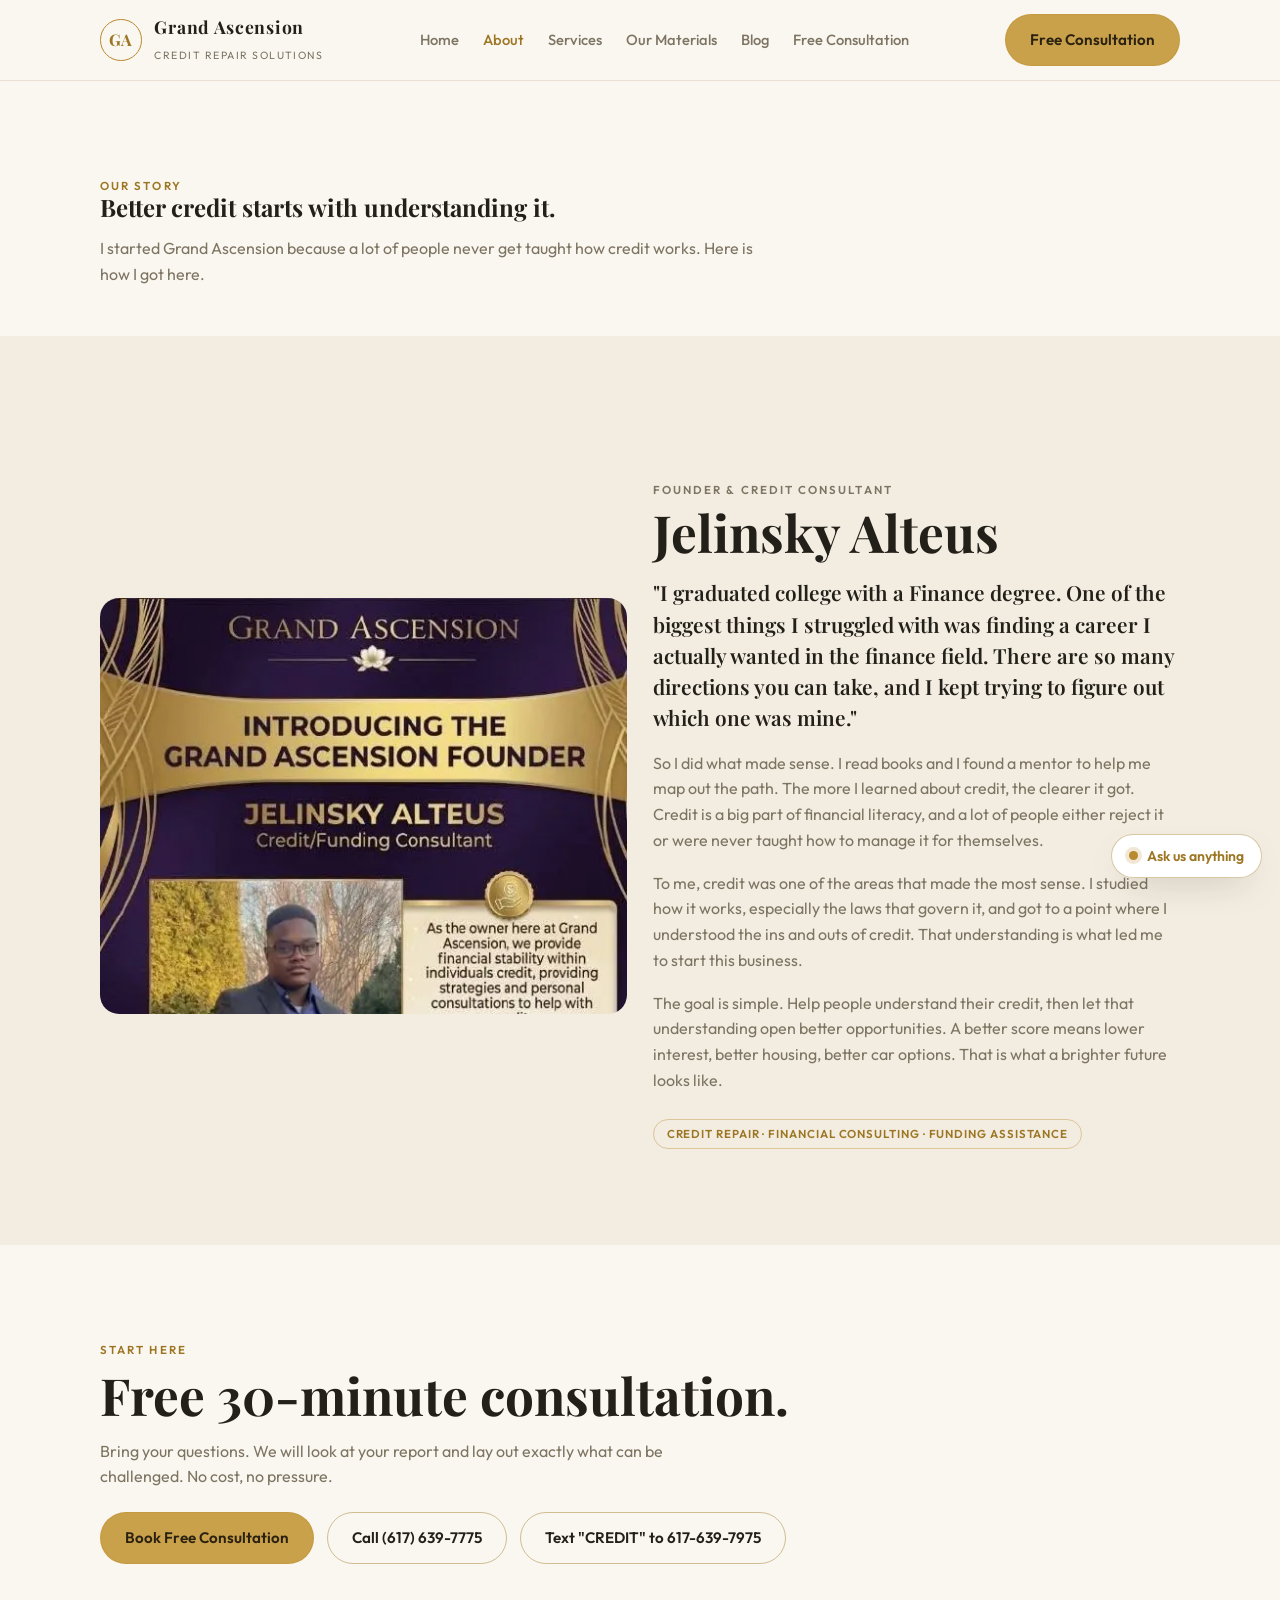
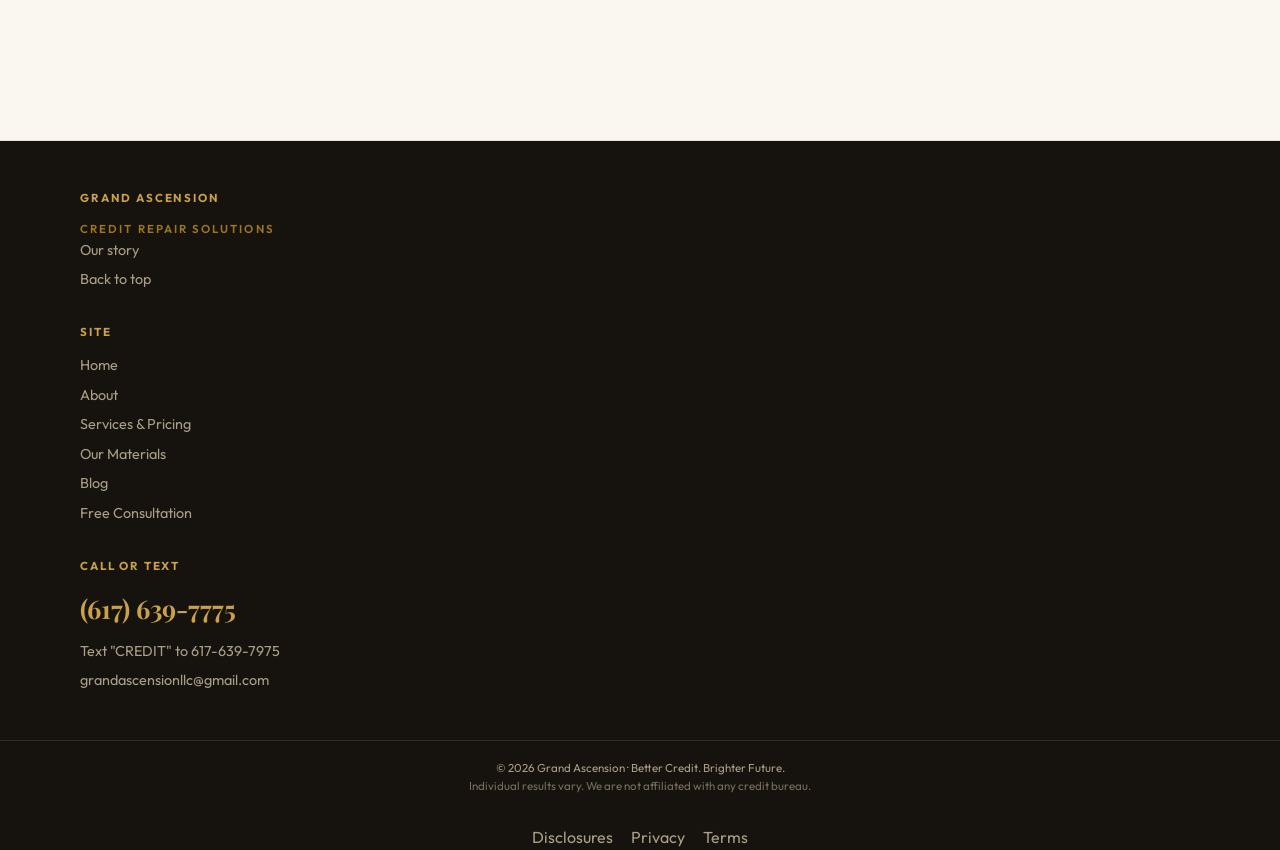
==== about.html @ efa869c8 "Add Disclosures, Privacy, Terms pages with footer legal links; wire chat.js smart-mode hook (CHAT_EN" ====
<!doctype html>
<html lang="en">
<head>
<meta charset="utf-8">
<meta name="viewport" content="width=device-width, initial-scale=1, viewport-fit=cover">
<title>About Us | Grand Ascension | Credit Repair Solutions</title>
<meta name="description" content="The story behind Grand Ascension Credit Repair. Founder Jelinsky Alteus graduated with a Finance degree, found a mentor, and learned credit inside and out.">
<link rel="icon" href='data:image/svg+xml,<svg xmlns="http://www.w3.org/2000/svg" viewBox="0 0 100 100"><text y=".9em" font-size="90">&#128179;</text></svg>'><meta name="theme-color" content="#faf7f1"><meta property="og:type" content="website"><meta property="og:url" content="https://ari-builds.github.io/grand-ascension/about.html"><meta property="og:title" content="About Us | Grand Ascension | Credit Repair Solutions"><meta property="og:description" content="The story behind Grand Ascension Credit Repair, told by founder Jelinsky Alteus. Better Credit. Brighter Future."><meta property="og:image" content="https://ari-builds.github.io/grand-ascension/about.htmlassets/hero.jpg"><link rel="canonical" href="https://ari-builds.github.io/grand-ascension/about.html"><script type="application/ld+json">{"@context":"https://schema.org","@type":"FinancialService","name":"Grand Ascension","alternateName":"Grand Ascension Credit Repair Solutions","url":"https://ari-builds.github.io/grand-ascension/about.html","image":"https://ari-builds.github.io/grand-ascension/about.htmlassets/hero.jpg","telephone":"+16176397775","email":"grandascensionllc@gmail.com","priceRange":"$$","areaServed":"Boston, MA","slogan":"Better Credit. Brighter Future.","founder":{"@type":"Person","name":"Jelinsky Alteus","jobTitle":"Credit & Funding Consultant"},"makesOffer":[{"@type":"Offer","name":"Starter Plan - Credit Analysis Package","price":"200","priceCurrency":"USD"},{"@type":"Offer","name":"Fresh Start Dispute Package","price":"450","priceCurrency":"USD"},{"@type":"Offer","name":"Complete Repair Package","price":"750","priceCurrency":"USD"}]}</script>
<link rel="preconnect" href="https://fonts.googleapis.com">
<link rel="preconnect" href="https://fonts.gstatic.com" crossorigin>
<link href="https://fonts.googleapis.com/css2?family=Playfair+Display:wght@600;700;800&family=Outfit:wght@400;500;600;700&display=swap" rel="stylesheet">
<link rel="stylesheet" href="assets/site.css">
</head>
<body>
<header>
  <div class="inner section">
    <a class="brand" href="index.html">
      <span class="logo">GA</span>
      <span>
        <span class="name">Grand Ascension</span><br>
        <span class="sub">Credit Repair Solutions</span>
      </span>
    </a>
    <nav class="main">
      <a href="index.html">Home</a>
      <a href="about.html" class="active">About</a>
      <a href="services.html">Services</a>
      <a href="work.html">Our Materials</a>
      <a href="blog.html">Blog</a>
      <a href="https://calendly.com/grandascensionllc/30min" target="_blank" rel="noopener">Free Consultation</a>
    </nav>
    <a class="btn btn-gold head-cta" href="https://calendly.com/grandascensionllc/30min" target="_blank" rel="noopener">Free Consultation</a>
    <button id="rnmBtn" aria-label="Menu">&#9776;</button>
  </div>
</header>

<main>
  <section class="section-block" style="padding-bottom:2rem">
    <div class="section">
      <p class="kicker">Our story</p>
      <h1>Better credit starts with understanding it.</h1>
      <p class="lead" style="max-width:42rem; margin-top:1rem">I started Grand Ascension because a lot of people never get taught how credit works. Here is how I got here.</p>
    </div>
  </section>

  <section class="section-block grey">
    <div class="section about-grid">
      <picture><source srcset="assets/founder.webp" type="image/webp"><img src="assets/founder.jpg" width="539" height="800" alt="Jelinsky Alteus, founder of Grand Ascension"></picture>
      <div class="about-block">
        <p class="kicker">Founder &amp; Credit Consultant</p>
        <h2>Jelinsky Alteus</h2>
        <p class="run-in">"I graduated college with a Finance degree. One of the biggest things I struggled with was finding a career I actually wanted in the finance field. There are so many directions you can take, and I kept trying to figure out which one was mine."</p>
        <p>So I did what made sense. I read books and I found a mentor to help me map out the path. The more I learned about credit, the clearer it got. Credit is a big part of financial literacy, and a lot of people either reject it or were never taught how to manage it for themselves.</p>
        <p>To me, credit was one of the areas that made the most sense. I studied how it works, especially the laws that govern it, and got to a point where I understood the ins and outs of credit. That understanding is what led me to start this business.</p>
        <p>The goal is simple. Help people understand their credit, then let that understanding open better opportunities. A better score means lower interest, better housing, better car options. That is what a brighter future looks like.</p>
        <span class="chip">Credit Repair &middot; Financial Consulting &middot; Funding Assistance</span>
      </div>
    </div>
  </section>

  <section class="section-block">
    <div class="section">
      <p class="kicker">Start here</p>
      <h2>Free 30-minute consultation.</h2>
      <p class="lead">Bring your questions. We will look at your report and lay out exactly what can be challenged. No cost, no pressure.</p>
      <div class="cta" style="margin-top:1.4rem; display:flex; flex-wrap:wrap; gap:.8rem">
        <a class="btn btn-gold" href="https://calendly.com/grandascensionllc/30min" target="_blank" rel="noopener">Book Free Consultation</a>
        <a class="btn btn-ghost" href="tel:+16176397775">Call (617) 639-7775</a>
        <a class="btn btn-ghost" href="sms:+16176397975?&body=CREDIT">Text "CREDIT" to 617-639-7975</a>
      </div>
    </div>
  </section>
</main>

<footer>
  <div class="section footer-grid">
    <div>
      <h4>Grand Ascension</h4>
      <p class="kicker">Credit Repair Solutions</p>
      <div class="links"><a href="about.html">Our story</a><a href="#top">Back to top</a></div>
    </div>
    <div>
      <h4>Site</h4>
      <div class="links">
        <a href="index.html">Home</a>
        <a href="about.html">About</a>
        <a href="services.html">Services &amp; Pricing</a>
        <a href="work.html">Our Materials</a>
        <a href="blog.html">Blog</a>
        <a href="https://calendly.com/grandascensionllc/30min" target="_blank" rel="noopener">Free Consultation</a>
      </div>
    </div>
    <div>
      <h4>Call or text</h4>
      <a class="ftr-phone" href="tel:+16176397775">(617) 639-7775</a>
      <div class="links" style="margin-top:.7rem">
        <a href="sms:+16176397975?&body=CREDIT">Text "CREDIT" to 617-639-7975</a>
        <a href="mailto:grandascensionllc@gmail.com">grandascensionllc@gmail.com</a>
      </div>
    </div>
  </div>
  <div class="copy">&copy; <span id="year"></span> Grand Ascension &middot; Better Credit. Brighter Future.<br><span style="opacity:.65">Individual results vary. We are not affiliated with any credit bureau.</span></div>
  <div class="legal-links"><a href="disclosures.html">Disclosures</a><a href="privacy.html">Privacy</a><a href="terms.html">Terms</a></div>
</footer>

<div id="rnmMenu">
  <div class="menu-top">
    <div class="menu-brand">Grand Ascension<small>Credit Repair Solutions</small></div>
    <button id="rnmClose" aria-label="Close">&times;</button>
  </div>
  <nav class="menu-nav">
    <a href="index.html">Home</a>
    <a href="about.html" class="current">About</a>
    <a href="services.html">Services</a>
    <a href="work.html">Our Materials</a>
    <a href="blog.html">Blog</a>
    <a href="contact.html">Free Consultation</a>
  </nav>
  <div class="menu-cta">
    <a class="btn btn-gold" href="tel:+16176397775">Call (617) 639-7775</a>
    <a class="btn btn-ghost" href="sms:+16176397975?&body=CREDIT">Text "CREDIT"</a>
  </div>
  <p class="menu-note">Free 30-minute consult &middot; Text the word CREDIT to 617-639-7975</p>
</div>

<script>
(function () {
  document.getElementById('year').textContent = new Date().getFullYear();
  var menu = document.getElementById('rnmMenu');
  document.getElementById('rnmBtn').addEventListener('click', function () {
    menu.classList.add('open');
    document.body.classList.add('rnm-locked');
  });
  document.getElementById('rnmClose').addEventListener('click', function () {
    menu.classList.remove('open');
    document.body.classList.remove('rnm-locked');
  });
})();
</script>
<script src="assets/chat.js" defer></script>
</body>
</html>
---- assets/site.css ----
/* Grand Ascension — Credit Repair Solutions
   Light premium design system, mobile-first. Warm ivory + gold, minimal gradients. */

:root {
  --bg: #faf7f1;
  --bg-2: #f2ece1;
  --paper: #ffffff;
  --bg-3: #16130e;
  --line: #e8e0d1;
  --line-soft: #efe8da;
  --gold: #b8892e;
  --gold-2: #9c7622;
  --gold-solid: #c9a14a;
  --gold-solid-2: #d8b260;
  --gold-soft: rgba(185, 137, 46, .13);
  --purple: #7a5cd6;
  --ink: #232019;
  --muted: #7d7462;
  --shadow: 0 18px 42px -30px rgba(60, 50, 30, .45);
}

* { box-sizing: border-box; }
html { -webkit-text-size-adjust: 100%; scroll-behavior: smooth; }
body {
  margin: 0;
  background: var(--bg);
  color: var(--ink);
  font-family: "Outfit", system-ui, sans-serif;
  font-size: 16px;
  line-height: 1.6;
}
img { max-width: 100%; display: block; }
a { color: inherit; text-decoration: none; }
h1, h2, h3 { font-family: "Playfair Display", Georgia, serif; margin: 0; line-height: 1.05; }

.section { max-width: 1120px; margin: 0 auto; padding-left: 1.25rem; padding-right: 1.25rem; }
.kicker {
  font-family: "Outfit", sans-serif;
  text-transform: uppercase;
  letter-spacing: .18em;
  font-size: .72rem;
  color: var(--gold-2);
  font-weight: 600;
  margin: 0;
}

.btn {
  display: inline-flex;
  align-items: center;
  justify-content: center;
  border-radius: 9999px;
  padding: .8rem 1.5rem;
  font-weight: 600;
  font-size: .95rem;
  font-family: "Outfit", sans-serif;
  border: 1px solid transparent;
  cursor: pointer;
  transition: transform .15s ease, background .15s ease, color .15s ease;
}
.btn:active { transform: scale(.98); }
.btn-gold { background: var(--gold-solid); color: #2b2110; border: 1px solid rgba(184, 137, 46, .3); }
.btn-gold:hover { background: var(--gold-solid-2); }
.btn-ghost { border-color: rgba(156, 118, 34, .45); color: var(--ink); background: transparent; }
.btn-ghost:hover { border-color: var(--gold-2); color: var(--gold-2); }

/* Header */
header {
  position: sticky;
  top: 0;
  z-index: 50;
  border-bottom: 1px solid var(--line);
  background: rgba(250, 247, 241, .9);
  backdrop-filter: blur(10px);
}
header .inner { display: flex; align-items: center; justify-content: space-between; gap: 1rem; padding-top: .8rem; padding-bottom: .8rem; }
.brand { display: flex; align-items: center; gap: .8rem; }
.brand .logo {
  width: 2.6rem; height: 2.6rem; border-radius: 50%;
  display: flex; align-items: center; justify-content: center;
  font-weight: 700; font-size: 1rem; background: var(--bg);
  border: 1px solid var(--gold); color: var(--gold-2);
  font-family: "Playfair Display", serif;
}
.brand .name { font-family: "Playfair Display", serif; font-weight: 700; font-size: 1.1rem; letter-spacing: .04em; }
.brand .sub { font-size: .66rem; text-transform: uppercase; letter-spacing: .14em; color: var(--muted); margin-top: .1rem; }
nav.main { display: none; gap: 1.5rem; font-size: .92rem; font-weight: 500; color: var(--muted); }
nav.main a:hover, nav.main a.active { color: var(--gold-2); }
.head-cta { display: none; }
#rnmBtn {
  display: inline-flex; align-items: center; justify-content: center;
  background: var(--paper); border: 1px solid var(--line); border-radius: .8rem;
  color: var(--ink); cursor: pointer;
  min-width: 3rem; height: 3rem; font-size: 1.35rem; line-height: 1; padding: 0 .2rem;
  -webkit-tap-highlight-color: transparent;
}
#rnmBtn:active { border-color: var(--gold-2); }

/* Hero */
.hero { position: relative; min-height: 88vh; overflow: hidden; display: flex; }
.hero > picture, .hero > img { position: absolute; inset: 0; width: 100%; height: 100%; object-fit: cover; }
.hero img { position: absolute; inset: 0; width: 100%; height: 100%; object-fit: cover; }
.hero .shade { position: absolute; inset: 0; background: linear-gradient(100deg, rgba(250, 247, 241, .96) 28%, rgba(250, 247, 241, .62) 58%, rgba(250, 247, 241, .12)); }
.hero .content { position: relative; width: 100%; display: flex; flex-direction: column; justify-content: flex-end; padding-bottom: 6rem; padding-top: 8rem; }
.hero h1 { font-size: clamp(2.6rem, 9vw, 5.5rem); max-width: 13ch; color: var(--ink); }
.hero h1::after { content: ""; display: block; width: 4.5rem; height: 2px; background: var(--gold); margin-top: 1.4rem; }
.hero p { margin-top: 1.1rem; max-width: 34rem; font-size: 1.05rem; color: #4d473c; }
.hero .cta { margin-top: 1.8rem; display: flex; flex-wrap: wrap; gap: .8rem; }
.hero .cta .btn { flex: 1 1 auto; }

/* Stats */
.stats { border-top: 1px solid var(--line); border-bottom: 1px solid var(--line); background: var(--bg-2); }
.stats .grid { display: grid; grid-template-columns: repeat(2, 1fr); gap: 1rem 2rem; padding: 1.4rem 0; }
.stats .item { font-family: "Playfair Display", serif; font-weight: 700; font-size: 1.05rem; color: var(--gold-2); }
.stats .item span { display: block; font-family: "Outfit", sans-serif; font-size: .72rem; font-weight: 500; color: var(--muted); text-transform: uppercase; letter-spacing: .12em; margin-bottom: .15rem; }

.section-block { padding: 4.5rem 0; }
.section-block h2 { font-size: clamp(2rem, 6vw, 3.2rem); margin-top: .6rem; }
.section-block .lead { color: var(--muted); max-width: 40rem; margin-top: 1rem; }
.grey { background: var(--bg-2); }

/* Cards */
.grid3 { display: grid; gap: 1.1rem; margin-top: 2.2rem; }
.grid4 { display: grid; gap: 1.1rem; margin-top: 2.2rem; }
.card { border: 1px solid var(--line); border-radius: 1.1rem; background: var(--paper); padding: 1.4rem; transition: transform .22s ease, box-shadow .22s ease; box-shadow: var(--shadow); }
.card:hover { transform: translateY(-4px); }
.card h3 { font-size: 1.3rem; }
.card p { color: var(--muted); font-size: .93rem; margin: .5rem 0 0; }

/* Pricing */
.price { position: relative; border: 1px solid var(--line-strong); border-radius: 1.1rem; background: var(--paper); padding: 1.4rem; display: flex; flex-direction: column; transition: transform .22s ease, box-shadow .22s ease; box-shadow: var(--shadow); }
.price:hover { transform: translateY(-4px); }
.price::before { content: ""; position: absolute; top: 0; left: 1.2rem; right: 1.2rem; height: 3px; background: var(--gold); border-radius: 0 0 .3rem .3rem; }
.tier-badge { position: absolute; top: 1rem; right: 1rem; font-family: "Outfit", sans-serif; font-size: .6rem; font-weight: 600; letter-spacing: .12em; text-transform: uppercase; color: var(--gold-2); background: var(--gold-soft); border: 1px solid rgba(184, 137, 46, .45); border-radius: 9999px; padding: .28rem .6rem; }
.price .tier { text-transform: uppercase; letter-spacing: .14em; font-size: .7rem; color: var(--gold-2); font-weight: 600; }
.price h3 { margin-top: .3rem; font-size: 1.35rem; }
.price .amount { font-family: "Playfair Display", serif; font-size: 2.2rem; color: var(--gold-2); margin: .5rem 0; }
.price ul { list-style: none; margin: 0 0 1rem; padding: 0; display: grid; gap: .4rem; }
.price li { font-size: .9rem; color: var(--muted); padding-left: 1rem; position: relative; }
.price li::before { content: ""; position: absolute; left: 0; top: .55em; width: .35rem; height: .35rem; background: var(--gold); transform: rotate(45deg); }
.price .btn { margin-top: auto; }

/* Steps */
.steps { display: grid; gap: 2.2rem; margin-top: 2.2rem; counter-reset: step; }
.step .num { font-family: "Playfair Display", serif; font-size: 2.4rem; font-weight: 700; color: var(--gold); line-height: 1; margin-bottom: .9rem; }
.step h3 { margin: 0 0 .4rem; font-size: 1.25rem; }
.step p { margin: 0; color: var(--muted); font-size: .93rem; }

/* Work */
.work-head { display: flex; align-items: flex-end; justify-content: space-between; gap: 1rem; }
.work-grid { display: grid; gap: 1.1rem; margin-top: 2rem; }
.work-grid figure { margin: 0; border-radius: 1rem; overflow: hidden; border: 1px solid var(--line); background: var(--paper); box-shadow: var(--shadow); }
.work-grid img { width: 100%; height: 17rem; object-fit: contain; object-position: center; background: #efeadc; }
.work-grid figure:hover img { transform: scale(1.015); }
.work-grid figcaption { padding: .7rem 1rem; font-size: .82rem; color: var(--muted); }
.see-all-mobile { display: inline-flex; margin-top: 1.6rem; }
.see-all-desktop { display: none; }

/* About */
.about-grid { display: grid; gap: 1.6rem; margin-top: 2rem; align-items: center; }
.about-grid img { border-radius: 1.2rem; width: 100%; max-height: 26rem; object-fit: cover; object-position: top; }
.about-grid p { color: var(--muted); margin: .8rem 0 0; }
.chip {
  display: inline-block; border: 1px solid rgba(184, 137, 46, .4); color: var(--gold-2);
  border-radius: 9999px; padding: .3rem .8rem; font-size: .72rem; letter-spacing: .08em;
  text-transform: uppercase; margin-top: 1.2rem; font-family: "Outfit", sans-serif; font-weight: 600;
}

/* About page */
.about-block h2 { margin-top: .4rem; }
.about-block p { color: var(--muted); margin: 1.1rem 0 0; }
.about-block .run-in { font-family: "Playfair Display", serif; font-size: 1.3rem; font-weight: 600; color: var(--ink); line-height: 1.5; }
.about-block .chip { margin-top: 1.6rem; }

/* Blog coming soon */
.soon { text-align: center; padding: 3.5rem 1.5rem; }
.soon p { max-width: 34rem; margin: .8rem auto 0; }

/* Contact */
.contact-grid { display: grid; gap: 2.5rem; margin-top: 2rem; }
.big-phone { font-family: "Playfair Display", serif; font-weight: 700; color: var(--gold-2); font-size: clamp(2rem, 7vw, 3.2rem); display: block; margin-top: 1.2rem; }
.contact-grid .cta { display: flex; flex-wrap: wrap; gap: .7rem; margin-top: 1.4rem; }
form { display: grid; gap: 1rem; }
form label { font-family: "Outfit", sans-serif; color: var(--ink); font-size: .9rem; display: block; margin-bottom: .4rem; font-weight: 600; }
input, select, textarea {
  font: inherit; color: var(--ink); background: var(--paper);
  border: 1px solid var(--line); border-radius: .7rem; width: 100%;
  padding: .8rem .9rem;
}
input:focus, select:focus, textarea:focus, .rnm-shell:focus-within { outline: 2px solid var(--gold); outline-offset: 1px; }
.two { display: grid; gap: 1rem; grid-template-columns: 1fr; }

/* Form photo shell (attach +) */
.rnm-shell { display: flex; flex-direction: column; gap: .45rem; padding: .8rem .9rem; background: var(--paper); border: 1px solid var(--line); border-radius: .7rem; width: 100%; }
.rnm-shell textarea { border: 0; padding: 0; background: transparent; border-radius: 0; resize: none; overflow-y: auto; min-height: 6.5rem; max-height: 14rem; line-height: 1.45; }
.rnm-shell textarea:focus { outline: none; }
.rnm-tools { display: flex; align-items: center; gap: .7rem; }
.rnm-hint { font-size: .78rem; color: var(--muted); }
.rnm-add { display: inline-flex; align-items: center; justify-content: center; width: 3.25rem; height: 3.25rem; border-radius: 9999px; border: 2px solid var(--gold); background: var(--gold-soft); color: var(--gold-2); cursor: pointer; flex-shrink: 0; transition: transform .15s ease, background .15s ease; }
.rnm-add:hover { transform: scale(1.05); background: var(--gold); color: #fff; }
#rnmPreviews { display: flex; flex-wrap: wrap; gap: .6rem; }
.rnm-thumb { position: relative; width: 4.5rem; height: 4.5rem; border-radius: .6rem; overflow: hidden; border: 1px solid var(--line); }
.rnm-thumb img { width: 100%; height: 100%; object-fit: cover; }
.rnm-del { position: absolute; top: .2rem; right: .2rem; width: 1.3rem; height: 1.3rem; border-radius: 9999px; background: rgba(0, 0, 0, .7); color: #fff; border: 0; cursor: pointer; font-size: .8rem; line-height: 1; display: flex; align-items: center; justify-content: center; }

form .btn { width: 100%; }
form .note { font-size: .82rem; color: var(--muted); margin: 0; }

/* Footer (dark anchor, premium contrast) */
footer { margin-top: 5rem; border-top: 1px solid var(--line); background: var(--bg-3); color: #e9e2cd; }
.footer-grid { display: grid; gap: 2rem; padding: 3rem 0; }
footer h4 { font-family: "Outfit", sans-serif; text-transform: uppercase; letter-spacing: .16em; font-size: .72rem; color: var(--gold-solid); margin: 0 0 .8rem; }
footer .links { display: flex; flex-direction: column; gap: .4rem; font-size: .9rem; color: #a99f86; }
footer .links a:hover { color: var(--gold-solid-2); }
footer .ftr-phone { font-family: "Playfair Display", serif; font-size: 1.6rem; font-weight: 700; color: var(--gold-solid); }
footer .copy { border-top: 1px solid rgba(233, 226, 205, .12); padding: 1.1rem; text-align: center; font-size: .72rem; color: #a99f86; }
footer .legal-links { margin-top: .7rem; display: flex; flex-wrap: wrap; gap: .2rem 1.1rem; justify-content: center; }
footer .legal-links a { color: #a99f86; }
footer .legal-links a:hover { color: var(--gold-solid-2); }

/* Legal pages */
.legal { max-width: 46rem; }
.legal h2 { font-size: 1.45rem; margin: 2.2rem 0 0; }
.legal h2:first-of-type { margin-top: 1.6rem; }
.legal h3 { font-size: 1.05rem; margin: 1.4rem 0 .3rem; }
.legal p, .legal li { color: var(--muted); font-size: .95rem; }
.legal ul { margin: .6rem 0 0; padding-left: 1.15rem; }
.legal li { margin: .35rem 0; }
.legal .fine { font-size: .78rem; }

/* Full-screen mobile menu */
#rnmMenu {
  position: fixed; inset: 0; z-index: 90; background: rgba(250, 247, 241, .98);
  display: flex; flex-direction: column; padding: 1.25rem 1.5rem calc(1.5rem + env(safe-area-inset-bottom));
  transform: translateY(-100%); transition: transform .28s ease; visibility: hidden;
}
#rnmMenu.open { transform: translateY(0); visibility: visible; }
#rnmMenu .menu-top { display: flex; align-items: center; justify-content: space-between; margin-bottom: 2.5rem; }
#rnmMenu .menu-brand { font-family: "Playfair Display", serif; font-weight: 700; font-size: 1.05rem; }
#rnmMenu .menu-brand small { display: block; font-family: "Outfit", sans-serif; font-size: .64rem; letter-spacing: .14em; text-transform: uppercase; color: var(--muted); margin-top: .2rem; }
#rnmClose { width: 3rem; height: 3rem; border: 1px solid var(--line); border-radius: .8rem; background: var(--paper); color: var(--gold-2); font-size: 1.5rem; line-height: 1; cursor: pointer; }
#rnmMenu .menu-nav { display: flex; flex-direction: column; }
#rnmMenu .menu-nav a {
  font-family: "Playfair Display", serif; font-size: 1.5rem; font-weight: 700; color: var(--ink);
  padding: .8rem 0; border-bottom: 1px solid var(--line); transition: transform .18s ease, color .18s ease;
}
#rnmMenu .menu-nav a:hover { color: var(--gold-2); transform: translateX(6px); }
#rnmMenu .menu-nav a.current { color: var(--gold-2); }
#rnmMenu .menu-cta { margin-top: 2.2rem; display: grid; grid-template-columns: 1fr 1fr; gap: .7rem; }
#rnmMenu .menu-cta .btn { padding: .8rem 0; }
#rnmMenu .menu-note { margin-top: 1.2rem; font-size: .74rem; color: var(--muted); text-align: center; }
body.rnm-locked { overflow: hidden; }

/* Desktop */
@media (min-width: 768px) {
  nav.main { display: flex; }
  #rnmBtn { display: none; }
  .head-cta { display: inline-flex; gap: .5rem; }
  .section-block { padding: 6rem 0; }
  .grid3 { grid-template-columns: repeat(3, 1fr); }
  .grid4 { grid-template-columns: repeat(4, 1fr); }
  .work-grid { grid-template-columns: repeat(3, 1fr); }
  .steps { grid-template-columns: repeat(3, 1fr); }
  .about-grid { grid-template-columns: 1fr 1fr; }
  .contact-grid { grid-template-columns: 1fr 1fr; }
  .two { grid-template-columns: 1fr 1fr; }
  .hero .cta .btn { flex: 0 0 auto; }
  .see-all-mobile { display: none; }
  .see-all-desktop { display: inline-flex; }
}
@media (max-width: 767px) {
  .stats .grid { grid-template-columns: repeat(2, 1fr); }
  .rnm-add { width: 3.5rem; height: 3.5rem; }
  .rnm-thumb { width: 5.25rem; height: 5.25rem; }
  .works-grid img { height: auto; }
}

/* ------------------------------------------------------------------ */
/* Golden Ascension chat widget (light) */
/* ------------------------------------------------------------------ */
#gaChatOpen {
  position: fixed; right: 1.1rem; bottom: 1.2rem; z-index: 72;
  display: inline-flex; align-items: center; gap: .55rem;
  border: 1px solid rgba(156, 118, 34, .4); border-radius: 9999px;
  background: var(--paper); color: var(--gold-2);
  padding: .75rem 1.1rem; font-family: "Outfit", sans-serif; font-weight: 600; font-size: .88rem; cursor: pointer;
  box-shadow: 0 14px 34px -18px rgba(60, 50, 30, .55); -webkit-tap-highlight-color: transparent;
  transition: transform .18s ease;
}
#gaChatOpen:hover { transform: translateY(-2px); }
#gaChatOpen .dot { width: .55rem; height: .55rem; border-radius: 50%; background: var(--gold); box-shadow: 0 0 0 4px rgba(184, 137, 46, .2); }

#gaChat {
  position: fixed; right: 1rem; bottom: 1rem; left: 1rem; z-index: 95;
  display: none; flex-direction: column; height: min(78vh, 560px);
  border: 1px solid var(--line); border-radius: 1.1rem; overflow: hidden;
  background: var(--paper); box-shadow: 0 24px 60px -24px rgba(60, 50, 30, .5);
}
#gaChat.open { display: flex; }
#gaChat .ga-head {
  display: flex; align-items: center; justify-content: space-between; gap: .6rem;
  padding: .9rem 1rem; background: var(--bg-2); border-bottom: 1px solid var(--line);
}
#gaChat .ga-head .ga-id { display: flex; align-items: center; gap: .65rem; }
#gaChat .ga-head .av { width: 2.1rem; height: 2.1rem; border-radius: 50%; border: 1px solid var(--gold); display: flex; align-items: center; justify-content: center; font-family: "Playfair Display", serif; font-weight: 700; color: var(--gold-2); background: var(--gold-soft); }
#gaChat .ga-head .ga-who b { font-size: .92rem; display: block; }
#gaChat .ga-head .ga-who span { font-size: .7rem; color: var(--muted); }
#gaChat .ga-close { width: 2.4rem; height: 2.4rem; border: 1px solid var(--line); border-radius: .7rem; background: var(--paper); color: var(--gold-2); font-size: 1.2rem; line-height: 1; cursor: pointer; }
#gaChat .ga-body { flex: 1; overflow-y: auto; padding: 1rem; display: flex; flex-direction: column; gap: .6rem; }
#gaChat .ga-body::-webkit-scrollbar { width: 6px; }
#gaChat .ga-body::-webkit-scrollbar-thumb { background: rgba(156, 118, 34, .3); border-radius: 99px; }
.ga-bubble { max-width: 85%; padding: .62rem .85rem; border-radius: .9rem; font-size: .9rem; line-height: 1.5; white-space: pre-line; }
.ga-bot { align-self: flex-start; background: var(--bg-2); border: 1px solid var(--line); color: var(--ink); border-bottom-left-radius: .3rem; }
.ga-user { align-self: flex-end; background: var(--gold-solid); color: #2b2110; border-bottom-right-radius: .3rem; font-weight: 500; }
.ga-bubble a { color: var(--gold-2); text-decoration: underline; text-underline-offset: 2px; }
.ga-user a { color: #2b2110; text-decoration: none; }
.ga-chips { display: flex; flex-wrap: wrap; gap: .45rem; padding: .2rem 0 0; }
.ga-chip {
  font-family: "Outfit", sans-serif; font-size: .76rem; font-weight: 600; color: var(--gold-2);
  background: transparent; border: 1px solid rgba(156, 118, 34, .45); border-radius: 9999px; padding: .38rem .7rem; cursor: pointer;
  transition: background .15s ease, color .15s ease;
}
.ga-chip:hover { background: var(--gold-solid); color: #2b2110; }
.ga-act { display: flex; gap: .5rem; margin-top: .1rem; }
.ga-act .btn { padding: .55rem .9rem; font-size: .8rem; }
#gaChat .ga-in {
  display: flex; gap: .5rem; padding: .7rem; border-top: 1px solid var(--line); background: var(--bg-2);
}
#gaChat .ga-in input {
  flex: 1; border: 1px solid var(--line); border-radius: .7rem; background: var(--paper);
  color: var(--ink); padding: .6rem .8rem; font-size: .9rem;
}
#gaChat .ga-in button {
  border: 1px solid var(--gold-solid); background: var(--gold-solid); color: #2b2110; border-radius: .7rem;
  padding: 0 1rem; font-weight: 700; cursor: pointer; font-size: 1rem;
}
.ga-typing { align-self: flex-start; display: inline-flex; gap: .22rem; padding: .7rem .9rem; }
.ga-typing i { width: .35rem; height: .35rem; border-radius: 50%; background: var(--gold-2); animation: ga-blink 1s infinite; }
.ga-typing i:nth-child(2) { animation-delay: .18s; }
.ga-typing i:nth-child(3) { animation-delay: .36s; }
@keyframes ga-blink { 0%, 80%, 100% { opacity: .25; } 40% { opacity: 1; } }
@media (min-width: 768px) {
  #gaChat { left: auto; right: 1.2rem; bottom: 1.2rem; width: 24rem; }
  #gaChatOpen { bottom: 1.4rem; }
}
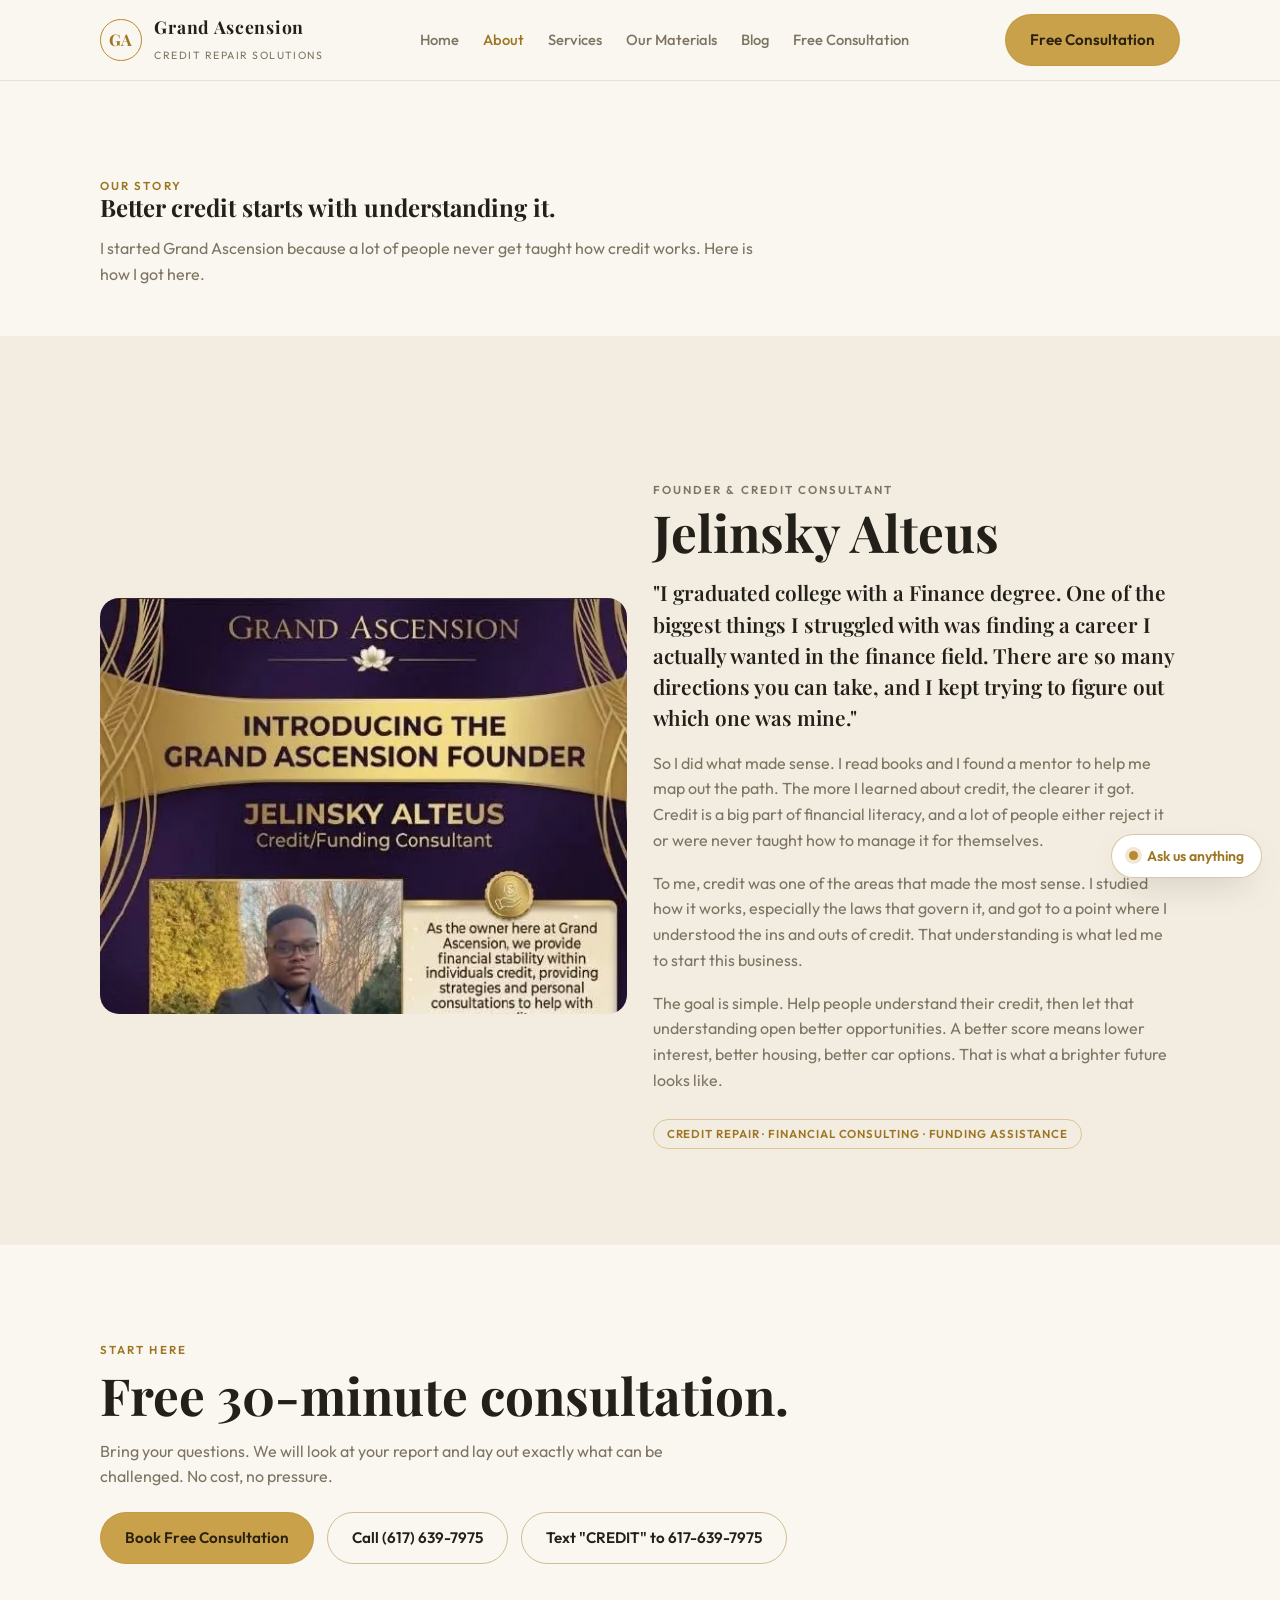
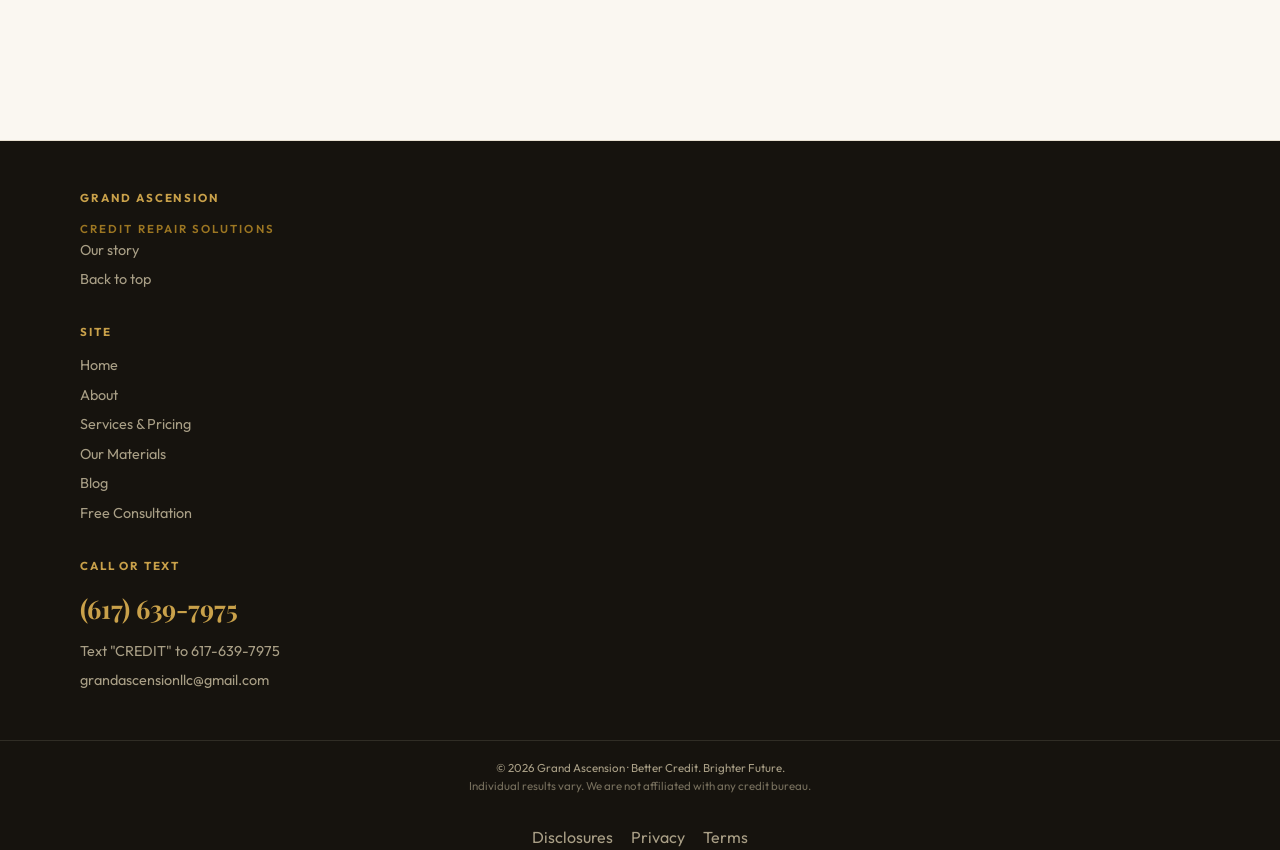
==== commit a1904dad: "Fix phone number to 617-639-7975 everywhere (was 7775)" ====
--- a/about.html
+++ b/about.html
@@ -5,7 +5,7 @@
 <meta name="viewport" content="width=device-width, initial-scale=1, viewport-fit=cover">
 <title>About Us | Grand Ascension | Credit Repair Solutions</title>
 <meta name="description" content="The story behind Grand Ascension Credit Repair. Founder Jelinsky Alteus graduated with a Finance degree, found a mentor, and learned credit inside and out.">
-<link rel="icon" href='data:image/svg+xml,<svg xmlns="http://www.w3.org/2000/svg" viewBox="0 0 100 100"><text y=".9em" font-size="90">&#128179;</text></svg>'><meta name="theme-color" content="#faf7f1"><meta property="og:type" content="website"><meta property="og:url" content="https://ari-builds.github.io/grand-ascension/about.html"><meta property="og:title" content="About Us | Grand Ascension | Credit Repair Solutions"><meta property="og:description" content="The story behind Grand Ascension Credit Repair, told by founder Jelinsky Alteus. Better Credit. Brighter Future."><meta property="og:image" content="https://ari-builds.github.io/grand-ascension/about.htmlassets/hero.jpg"><link rel="canonical" href="https://ari-builds.github.io/grand-ascension/about.html"><script type="application/ld+json">{"@context":"https://schema.org","@type":"FinancialService","name":"Grand Ascension","alternateName":"Grand Ascension Credit Repair Solutions","url":"https://ari-builds.github.io/grand-ascension/about.html","image":"https://ari-builds.github.io/grand-ascension/about.htmlassets/hero.jpg","telephone":"+16176397775","email":"grandascensionllc@gmail.com","priceRange":"$$","areaServed":"Boston, MA","slogan":"Better Credit. Brighter Future.","founder":{"@type":"Person","name":"Jelinsky Alteus","jobTitle":"Credit & Funding Consultant"},"makesOffer":[{"@type":"Offer","name":"Starter Plan - Credit Analysis Package","price":"200","priceCurrency":"USD"},{"@type":"Offer","name":"Fresh Start Dispute Package","price":"450","priceCurrency":"USD"},{"@type":"Offer","name":"Complete Repair Package","price":"750","priceCurrency":"USD"}]}</script>
+<link rel="icon" href='data:image/svg+xml,<svg xmlns="http://www.w3.org/2000/svg" viewBox="0 0 100 100"><text y=".9em" font-size="90">&#128179;</text></svg>'><meta name="theme-color" content="#faf7f1"><meta property="og:type" content="website"><meta property="og:url" content="https://ari-builds.github.io/grand-ascension/about.html"><meta property="og:title" content="About Us | Grand Ascension | Credit Repair Solutions"><meta property="og:description" content="The story behind Grand Ascension Credit Repair, told by founder Jelinsky Alteus. Better Credit. Brighter Future."><meta property="og:image" content="https://ari-builds.github.io/grand-ascension/about/assets/hero.jpg"><link rel="canonical" href="https://ari-builds.github.io/grand-ascension/about.html"><script type="application/ld+json">{"@context":"https://schema.org","@type":"FinancialService","name":"Grand Ascension","alternateName":"Grand Ascension Credit Repair Solutions","url":"https://ari-builds.github.io/grand-ascension/about.html","image":"https://ari-builds.github.io/grand-ascension/about/assets/hero.jpg","telephone":"+16176397975","email":"grandascensionllc@gmail.com","priceRange":"$$","areaServed":"Massachusetts","slogan":"Better Credit. Brighter Future.","founder":{"@type":"Person","name":"Jelinsky Alteus","jobTitle":"Credit & Funding Consultant"},"makesOffer":[{"@type":"Offer","name":"Starter Plan - Credit Analysis Package","price":"200","priceCurrency":"USD"},{"@type":"Offer","name":"Fresh Start Dispute Package","price":"450","priceCurrency":"USD"},{"@type":"Offer","name":"Complete Repair Package","price":"750","priceCurrency":"USD"}]}</script>
 <link rel="preconnect" href="https://fonts.googleapis.com">
 <link rel="preconnect" href="https://fonts.gstatic.com" crossorigin>
 <link href="https://fonts.googleapis.com/css2?family=Playfair+Display:wght@600;700;800&family=Outfit:wght@400;500;600;700&display=swap" rel="stylesheet">
@@ -65,7 +65,7 @@
       <p class="lead">Bring your questions. We will look at your report and lay out exactly what can be challenged. No cost, no pressure.</p>
       <div class="cta" style="margin-top:1.4rem; display:flex; flex-wrap:wrap; gap:.8rem">
         <a class="btn btn-gold" href="https://calendly.com/grandascensionllc/30min" target="_blank" rel="noopener">Book Free Consultation</a>
-        <a class="btn btn-ghost" href="tel:+16176397775">Call (617) 639-7775</a>
+        <a class="btn btn-ghost" href="tel:+16176397975">Call (617) 639-7975</a>
         <a class="btn btn-ghost" href="sms:+16176397975?&body=CREDIT">Text "CREDIT" to 617-639-7975</a>
       </div>
     </div>
@@ -92,7 +92,7 @@
     </div>
     <div>
       <h4>Call or text</h4>
-      <a class="ftr-phone" href="tel:+16176397775">(617) 639-7775</a>
+      <a class="ftr-phone" href="tel:+16176397975">(617) 639-7975</a>
       <div class="links" style="margin-top:.7rem">
         <a href="sms:+16176397975?&body=CREDIT">Text "CREDIT" to 617-639-7975</a>
         <a href="mailto:grandascensionllc@gmail.com">grandascensionllc@gmail.com</a>
@@ -117,7 +117,7 @@
     <a href="contact.html">Free Consultation</a>
   </nav>
   <div class="menu-cta">
-    <a class="btn btn-gold" href="tel:+16176397775">Call (617) 639-7775</a>
+    <a class="btn btn-gold" href="tel:+16176397975">Call (617) 639-7975</a>
     <a class="btn btn-ghost" href="sms:+16176397975?&body=CREDIT">Text "CREDIT"</a>
   </div>
   <p class="menu-note">Free 30-minute consult &middot; Text the word CREDIT to 617-639-7975</p>
--- a/assets/site.css
+++ b/assets/site.css
@@ -316,12 +316,15 @@
 .ga-chips { display: flex; flex-wrap: wrap; gap: .45rem; padding: .2rem 0 0; }
 .ga-chip {
   font-family: "Outfit", sans-serif; font-size: .76rem; font-weight: 600; color: var(--gold-2);
-  background: transparent; border: 1px solid rgba(156, 118, 34, .45); border-radius: 9999px; padding: .38rem .7rem; cursor: pointer;
-  transition: background .15s ease, color .15s ease;
-}
-.ga-chip:hover { background: var(--gold-solid); color: #2b2110; }
-.ga-act { display: flex; gap: .5rem; margin-top: .1rem; }
-.ga-act .btn { padding: .55rem .9rem; font-size: .8rem; }
+  background: transparent; border: 1px solid rgba(156, 118, 34, .45); border-radius: 9999px;
+  padding: .42rem .8rem; min-height: 2.5rem; display: inline-flex; align-items: center; justify-content: center;
+  cursor: pointer; -webkit-tap-highlight-color: transparent;
+  transition: background .15s ease, color .15s ease, border-color .15s ease;
+}
+.ga-chip:hover { background: var(--gold-solid); color: #2b2110; border-color: var(--gold-solid); }
+.ga-chip:active { background: var(--gold-2); color: #fff; }
+.ga-act { display: flex; flex-wrap: wrap; gap: .5rem; margin-top: .1rem; }
+.ga-act .btn { padding: .6rem .95rem; font-size: .8rem; min-height: 2.6rem; display: inline-flex; align-items: center; justify-content: center; }
 #gaChat .ga-in {
   display: flex; gap: .5rem; padding: .7rem; border-top: 1px solid var(--line); background: var(--bg-2);
 }
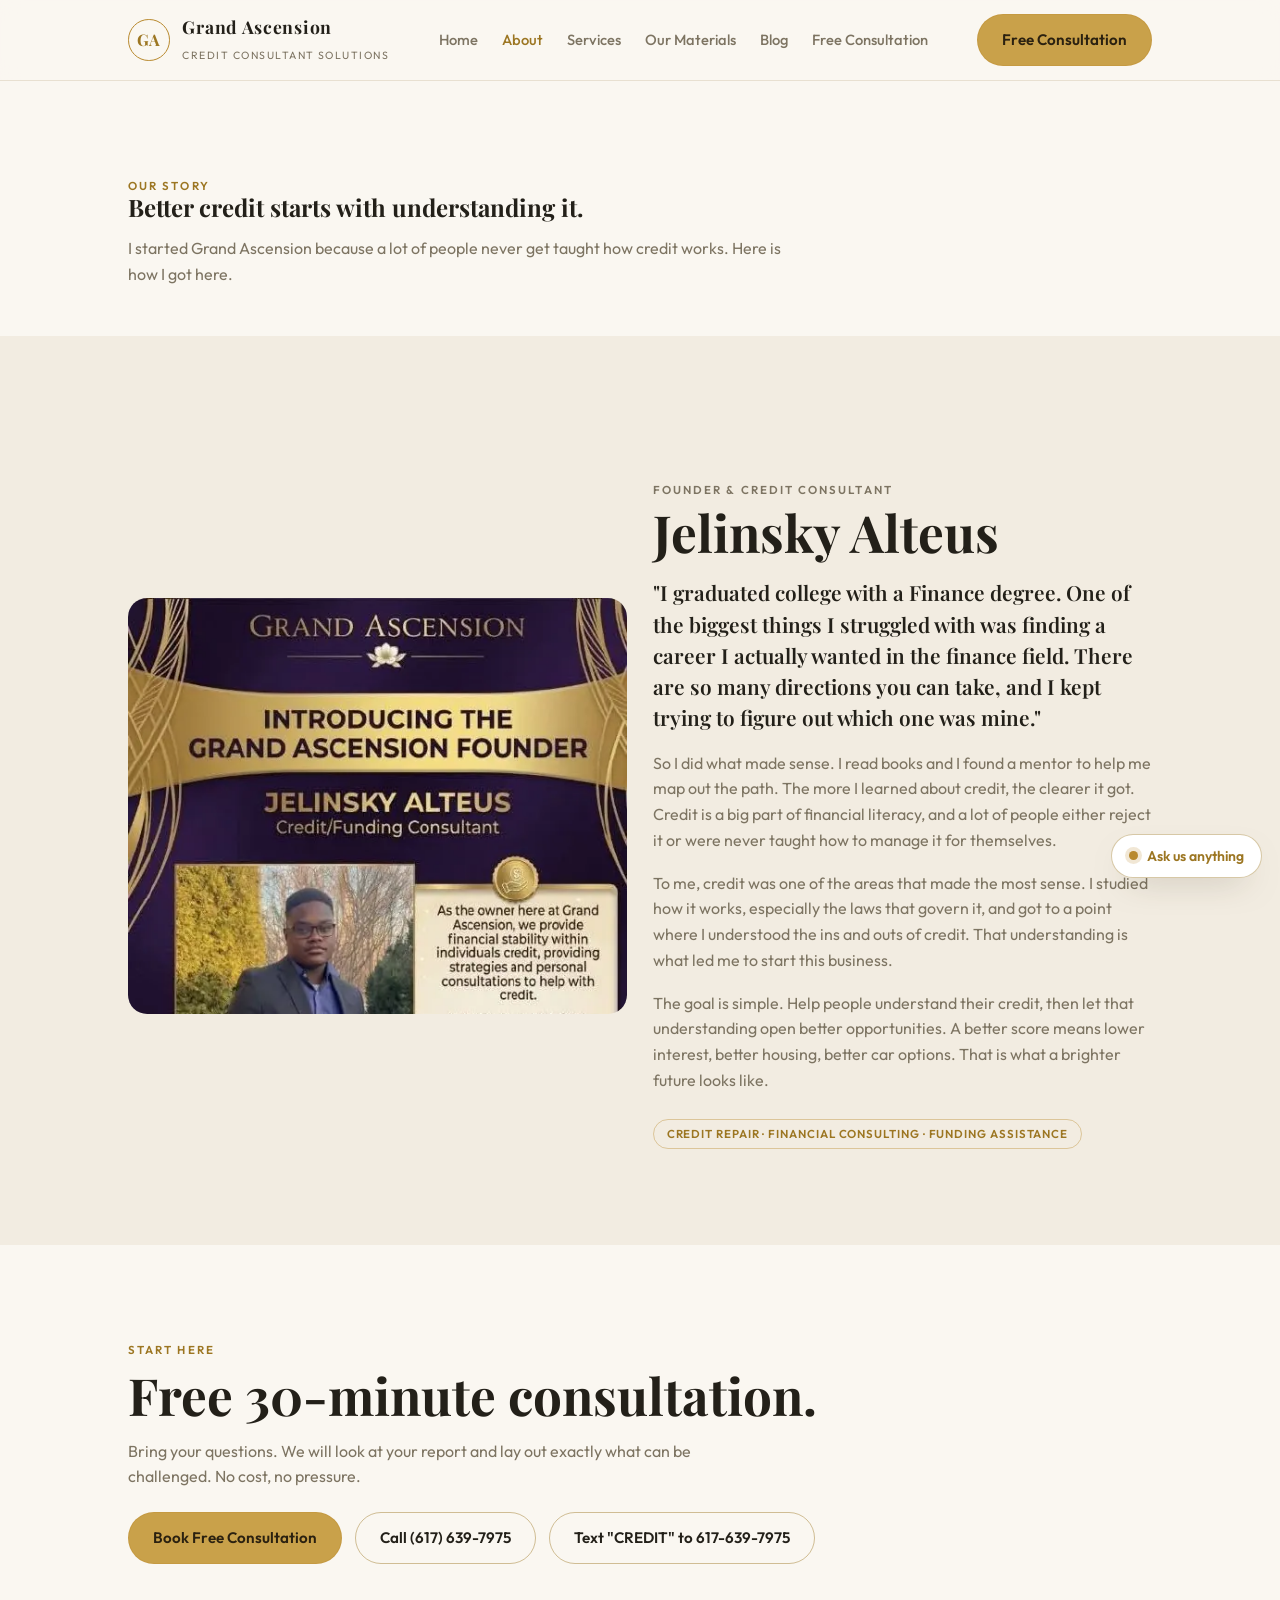
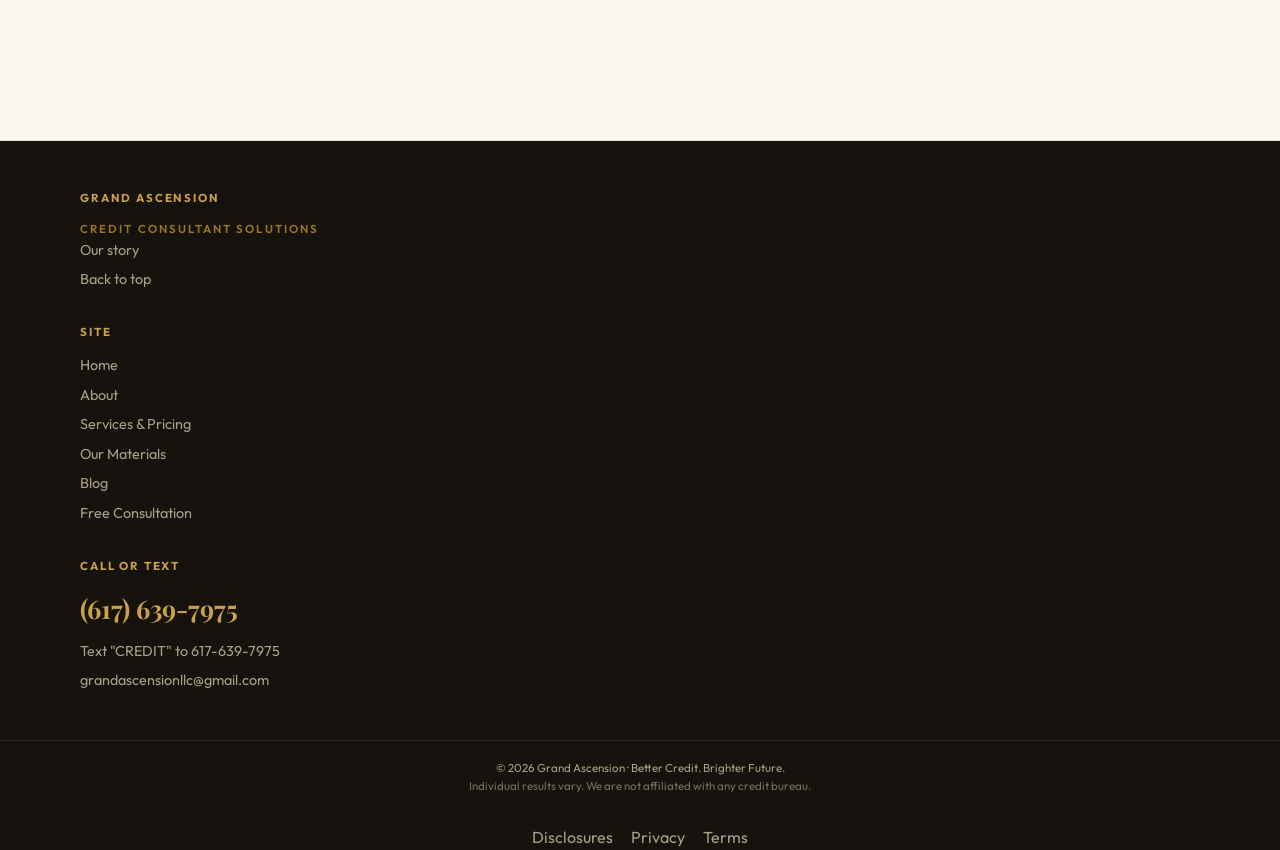
==== commit 10e61dd8: "Brand to Credit Consultant Solutions; pull text off left edge site-wide; tighten hero gap; hero text" ====
--- a/about.html
+++ b/about.html
@@ -3,9 +3,9 @@
 <head>
 <meta charset="utf-8">
 <meta name="viewport" content="width=device-width, initial-scale=1, viewport-fit=cover">
-<title>About Us | Grand Ascension | Credit Repair Solutions</title>
+<title>About Us | Grand Ascension | Credit Consultant Solutions</title>
 <meta name="description" content="The story behind Grand Ascension Credit Repair. Founder Jelinsky Alteus graduated with a Finance degree, found a mentor, and learned credit inside and out.">
-<link rel="icon" href='data:image/svg+xml,<svg xmlns="http://www.w3.org/2000/svg" viewBox="0 0 100 100"><text y=".9em" font-size="90">&#128179;</text></svg>'><meta name="theme-color" content="#faf7f1"><meta property="og:type" content="website"><meta property="og:url" content="https://ari-builds.github.io/grand-ascension/about.html"><meta property="og:title" content="About Us | Grand Ascension | Credit Repair Solutions"><meta property="og:description" content="The story behind Grand Ascension Credit Repair, told by founder Jelinsky Alteus. Better Credit. Brighter Future."><meta property="og:image" content="https://ari-builds.github.io/grand-ascension/about/assets/hero.jpg"><link rel="canonical" href="https://ari-builds.github.io/grand-ascension/about.html"><script type="application/ld+json">{"@context":"https://schema.org","@type":"FinancialService","name":"Grand Ascension","alternateName":"Grand Ascension Credit Repair Solutions","url":"https://ari-builds.github.io/grand-ascension/about.html","image":"https://ari-builds.github.io/grand-ascension/about/assets/hero.jpg","telephone":"+16176397975","email":"grandascensionllc@gmail.com","priceRange":"$$","areaServed":"Massachusetts","slogan":"Better Credit. Brighter Future.","founder":{"@type":"Person","name":"Jelinsky Alteus","jobTitle":"Credit & Funding Consultant"},"makesOffer":[{"@type":"Offer","name":"Starter Plan - Credit Analysis Package","price":"200","priceCurrency":"USD"},{"@type":"Offer","name":"Fresh Start Dispute Package","price":"450","priceCurrency":"USD"},{"@type":"Offer","name":"Complete Repair Package","price":"750","priceCurrency":"USD"}]}</script>
+<link rel="icon" href='data:image/svg+xml,<svg xmlns="http://www.w3.org/2000/svg" viewBox="0 0 100 100"><text y=".9em" font-size="90">&#128179;</text></svg>'><meta name="theme-color" content="#faf7f1"><meta property="og:type" content="website"><meta property="og:url" content="https://ari-builds.github.io/grand-ascension/about.html"><meta property="og:title" content="About Us | Grand Ascension | Credit Consultant Solutions"><meta property="og:description" content="The story behind Grand Ascension Credit Repair, told by founder Jelinsky Alteus. Better Credit. Brighter Future."><meta property="og:image" content="https://ari-builds.github.io/grand-ascension/about/assets/hero.jpg"><link rel="canonical" href="https://ari-builds.github.io/grand-ascension/about.html"><script type="application/ld+json">{"@context":"https://schema.org","@type":"FinancialService","name":"Grand Ascension","alternateName":"Grand Ascension Credit Consultant Solutions","url":"https://ari-builds.github.io/grand-ascension/about.html","image":"https://ari-builds.github.io/grand-ascension/about/assets/hero.jpg","telephone":"+16176397975","email":"grandascensionllc@gmail.com","priceRange":"$$","areaServed":"Massachusetts","slogan":"Better Credit. Brighter Future.","founder":{"@type":"Person","name":"Jelinsky Alteus","jobTitle":"Credit & Funding Consultant"},"makesOffer":[{"@type":"Offer","name":"Starter Plan - Credit Analysis Package","price":"200","priceCurrency":"USD"},{"@type":"Offer","name":"Fresh Start Dispute Package","price":"450","priceCurrency":"USD"},{"@type":"Offer","name":"Complete Repair Package","price":"750","priceCurrency":"USD"}]}</script>
 <link rel="preconnect" href="https://fonts.googleapis.com">
 <link rel="preconnect" href="https://fonts.gstatic.com" crossorigin>
 <link href="https://fonts.googleapis.com/css2?family=Playfair+Display:wght@600;700;800&family=Outfit:wght@400;500;600;700&display=swap" rel="stylesheet">
@@ -18,7 +18,7 @@
       <span class="logo">GA</span>
       <span>
         <span class="name">Grand Ascension</span><br>
-        <span class="sub">Credit Repair Solutions</span>
+        <span class="sub">Credit Consultant Solutions</span>
       </span>
     </a>
     <nav class="main">
@@ -76,7 +76,7 @@
   <div class="section footer-grid">
     <div>
       <h4>Grand Ascension</h4>
-      <p class="kicker">Credit Repair Solutions</p>
+      <p class="kicker">Credit Consultant Solutions</p>
       <div class="links"><a href="about.html">Our story</a><a href="#top">Back to top</a></div>
     </div>
     <div>
@@ -105,7 +105,7 @@
 
 <div id="rnmMenu">
   <div class="menu-top">
-    <div class="menu-brand">Grand Ascension<small>Credit Repair Solutions</small></div>
+    <div class="menu-brand">Grand Ascension<small>Credit Consultant Solutions</small></div>
     <button id="rnmClose" aria-label="Close">&times;</button>
   </div>
   <nav class="menu-nav">
--- a/assets/site.css
+++ b/assets/site.css
@@ -33,7 +33,7 @@
 a { color: inherit; text-decoration: none; }
 h1, h2, h3 { font-family: "Playfair Display", Georgia, serif; margin: 0; line-height: 1.05; }
 
-.section { max-width: 1120px; margin: 0 auto; padding-left: 1.25rem; padding-right: 1.25rem; }
+.section { max-width: 1120px; margin: 0 auto; padding-left: clamp(1.5rem, 5vw, 3rem); padding-right: clamp(1.5rem, 5vw, 3rem); }
 .kicker {
   font-family: "Outfit", sans-serif;
   text-transform: uppercase;
@@ -96,16 +96,34 @@
 #rnmBtn:active { border-color: var(--gold-2); }
 
 /* Hero */
-.hero { position: relative; min-height: 88vh; overflow: hidden; display: flex; }
-.hero > picture, .hero > img { position: absolute; inset: 0; width: 100%; height: 100%; object-fit: cover; }
-.hero img { position: absolute; inset: 0; width: 100%; height: 100%; object-fit: cover; }
-.hero .shade { position: absolute; inset: 0; background: linear-gradient(100deg, rgba(250, 247, 241, .96) 28%, rgba(250, 247, 241, .62) 58%, rgba(250, 247, 241, .12)); }
-.hero .content { position: relative; width: 100%; display: flex; flex-direction: column; justify-content: flex-end; padding-bottom: 6rem; padding-top: 8rem; }
-.hero h1 { font-size: clamp(2.6rem, 9vw, 5.5rem); max-width: 13ch; color: var(--ink); }
-.hero h1::after { content: ""; display: block; width: 4.5rem; height: 2px; background: var(--gold); margin-top: 1.4rem; }
-.hero p { margin-top: 1.1rem; max-width: 34rem; font-size: 1.05rem; color: #4d473c; }
-.hero .cta { margin-top: 1.8rem; display: flex; flex-wrap: wrap; gap: .8rem; }
-.hero .cta .btn { flex: 1 1 auto; }
+.hero { background: var(--bg-2); }
+.hero-inner { max-width: 1100px; margin: 0 auto; padding: 3rem clamp(1.5rem, 5vw, 3rem) 3.5rem; display: grid; gap: 2rem; }
+.hero-poster { display: flex; justify-content: center; }
+.hero-poster img {
+  width: 100%;
+  max-width: min(92vw, 560px);
+  height: auto;
+  border-radius: 1.2rem;
+  box-shadow: var(--shadow);
+}
+.hero-band { text-align: center; animation: heroUp .7s ease both; }
+@keyframes heroUp { from { opacity: 0; transform: translateY(14px); } to { opacity: 1; transform: none; } }
+@media (prefers-reduced-motion: reduce) { .hero-band { animation: none; } }
+.hero-band h1 { font-size: clamp(2.4rem, 8vw, 3.4rem); max-width: 16ch; margin: 0 auto; color: var(--ink); }
+.hero-band h1::after { content: ""; display: block; width: 4.5rem; height: 2px; background: var(--gold); margin: 1.4rem auto 0; }
+.hero-band p { margin: 1.1rem auto 0; max-width: 36rem; font-size: 1.08rem; color: #4d473c; }
+.hero-band .cta { margin-top: 1.8rem; display: flex; flex-wrap: wrap; gap: .8rem; justify-content: center; }
+.hero-band .cta .btn { flex: 1 1 auto; }
+@media (min-width: 768px) {
+  .hero-inner { grid-template-columns: 1fr 400px; align-items: center; gap: 2.5rem; padding: 4rem clamp(1.5rem, 5vw, 3rem) 4.5rem; }
+  .hero-poster img { max-width: 400px; }
+  .hero-band { text-align: left; }
+  .hero-band h1 { margin: 0; }
+  .hero-band h1::after { margin: 1.4rem 0 0; }
+  .hero-band p { margin: 1.1rem 0 0; }
+  .hero-band .cta { justify-content: flex-start; }
+  .hero-band .cta .btn { flex: 0 0 auto; }
+}
 
 /* Stats */
 .stats { border-top: 1px solid var(--line); border-bottom: 1px solid var(--line); background: var(--bg-2); }
@@ -263,7 +281,7 @@
   .about-grid { grid-template-columns: 1fr 1fr; }
   .contact-grid { grid-template-columns: 1fr 1fr; }
   .two { grid-template-columns: 1fr 1fr; }
-  .hero .cta .btn { flex: 0 0 auto; }
+  .hero-band .cta .btn { flex: 0 0 auto; }
   .see-all-mobile { display: none; }
   .see-all-desktop { display: inline-flex; }
 }
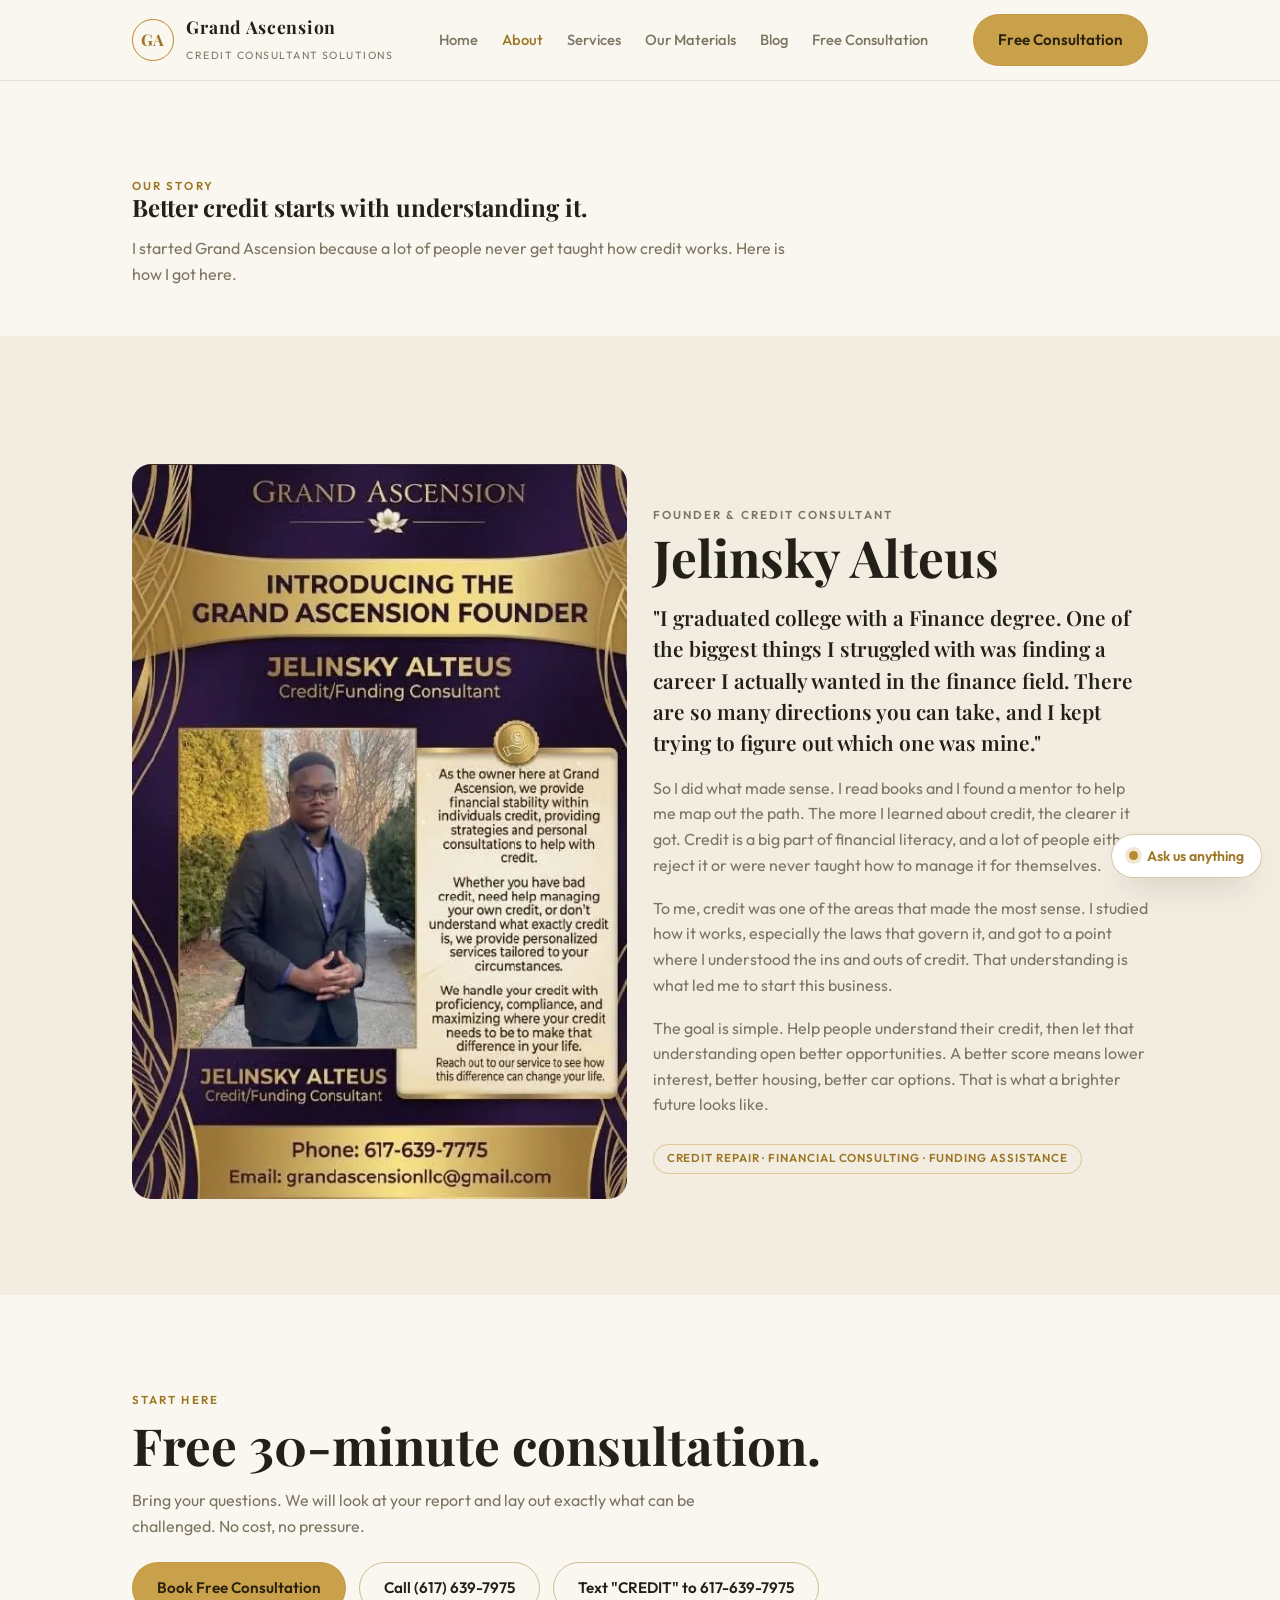
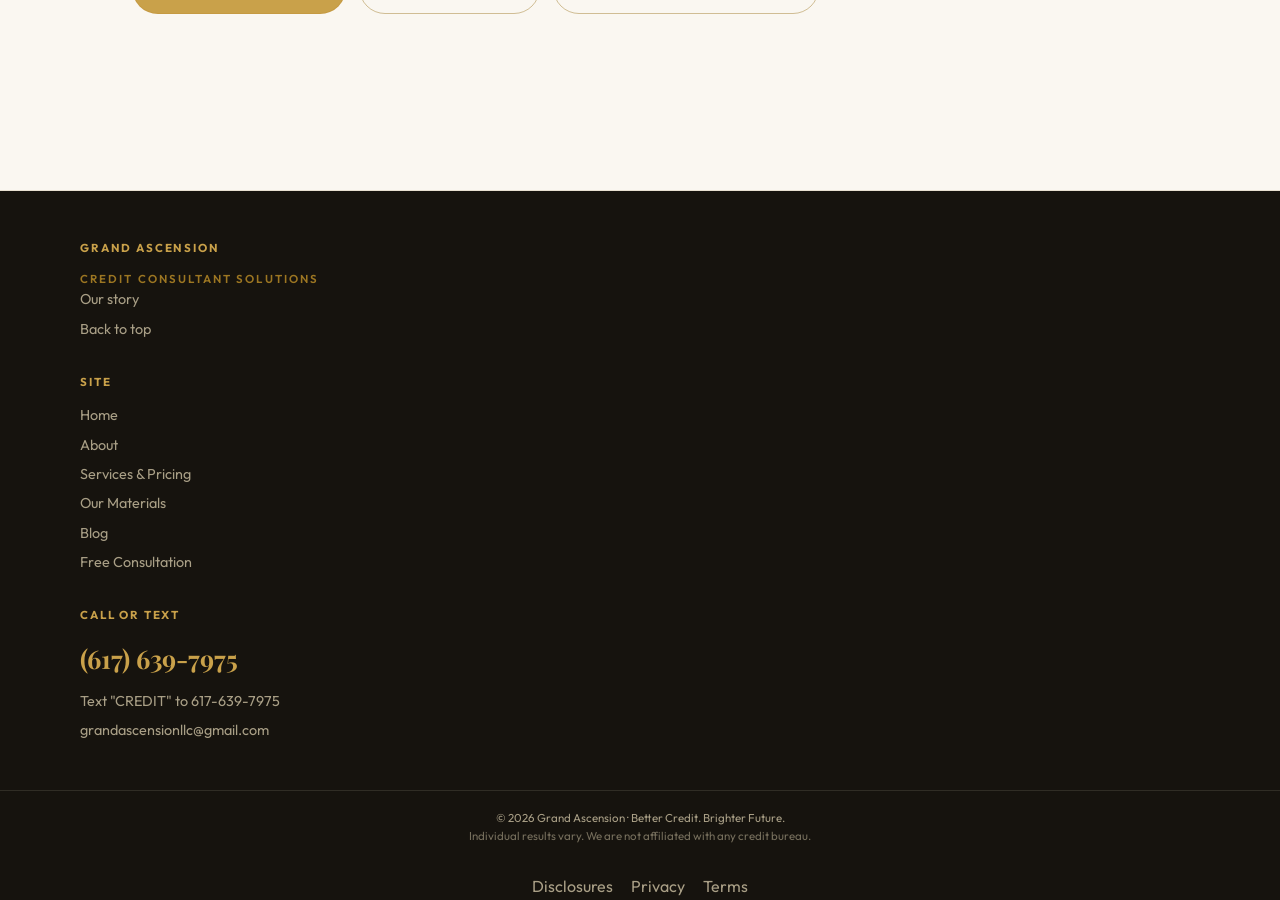
==== commit d391f66f: "Add GA4 CTA click tracking across site pages Co-authored-by: ari-builds <283848003+ari-builds@users." ====
--- a/about.html
+++ b/about.html
@@ -29,7 +29,7 @@
       <a href="blog.html">Blog</a>
       <a href="https://calendly.com/grandascensionllc/30min" target="_blank" rel="noopener">Free Consultation</a>
     </nav>
-    <a class="btn btn-gold head-cta" href="https://calendly.com/grandascensionllc/30min" target="_blank" rel="noopener">Free Consultation</a>
+    <a data-cta="true" class="btn btn-gold head-cta" href="https://calendly.com/grandascensionllc/30min" target="_blank" rel="noopener">Free Consultation</a>
     <button id="rnmBtn" aria-label="Menu">&#9776;</button>
   </div>
 </header>
@@ -64,9 +64,9 @@
       <h2>Free 30-minute consultation.</h2>
       <p class="lead">Bring your questions. We will look at your report and lay out exactly what can be challenged. No cost, no pressure.</p>
       <div class="cta" style="margin-top:1.4rem; display:flex; flex-wrap:wrap; gap:.8rem">
-        <a class="btn btn-gold" href="https://calendly.com/grandascensionllc/30min" target="_blank" rel="noopener">Book Free Consultation</a>
-        <a class="btn btn-ghost" href="tel:+16176397975">Call (617) 639-7975</a>
-        <a class="btn btn-ghost" href="sms:+16176397975?&body=CREDIT">Text "CREDIT" to 617-639-7975</a>
+        <a data-cta="true" class="btn btn-gold" href="https://calendly.com/grandascensionllc/30min" target="_blank" rel="noopener">Book Free Consultation</a>
+        <a data-cta="true" class="btn btn-ghost" href="tel:+16176397975">Call (617) 639-7975</a>
+        <a data-cta="true" class="btn btn-ghost" href="sms:+16176397975?&body=CREDIT">Text "CREDIT" to 617-639-7975</a>
       </div>
     </div>
   </section>
@@ -117,8 +117,8 @@
     <a href="contact.html">Free Consultation</a>
   </nav>
   <div class="menu-cta">
-    <a class="btn btn-gold" href="tel:+16176397975">Call (617) 639-7975</a>
-    <a class="btn btn-ghost" href="sms:+16176397975?&body=CREDIT">Text "CREDIT"</a>
+    <a data-cta="true" class="btn btn-gold" href="tel:+16176397975">Call (617) 639-7975</a>
+    <a data-cta="true" class="btn btn-ghost" href="sms:+16176397975?&body=CREDIT">Text "CREDIT"</a>
   </div>
   <p class="menu-note">Free 30-minute consult &middot; Text the word CREDIT to 617-639-7975</p>
 </div>
@@ -137,6 +137,7 @@
   });
 })();
 </script>
+<script src="assets/analytics.js" defer></script>
 <script src="assets/chat.js" defer></script>
 </body>
 </html>
--- a/assets/site.css
+++ b/assets/site.css
@@ -29,11 +29,11 @@
   font-size: 16px;
   line-height: 1.6;
 }
-img { max-width: 100%; display: block; }
+img { max-width: 100%; height: auto; display: block; }
 a { color: inherit; text-decoration: none; }
 h1, h2, h3 { font-family: "Playfair Display", Georgia, serif; margin: 0; line-height: 1.05; }
 
-.section { max-width: 1120px; margin: 0 auto; padding-left: clamp(1.5rem, 5vw, 3rem); padding-right: clamp(1.5rem, 5vw, 3rem); }
+.section { max-width: 1120px; margin: 0 auto; padding-left: clamp(1.5rem, 6vw, 3.25rem); padding-right: clamp(1.5rem, 6vw, 3.25rem); }
 .kicker {
   font-family: "Outfit", sans-serif;
   text-transform: uppercase;
@@ -97,7 +97,7 @@
 
 /* Hero */
 .hero { background: var(--bg-2); }
-.hero-inner { max-width: 1100px; margin: 0 auto; padding: 3rem clamp(1.5rem, 5vw, 3rem) 3.5rem; display: grid; gap: 2rem; }
+.hero-inner { max-width: 1100px; margin: 0 auto; padding: 3rem clamp(1.5rem, 6vw, 3.25rem) 3.5rem; display: grid; gap: 2rem; }
 .hero-poster { display: flex; justify-content: center; }
 .hero-poster img {
   width: 100%;
@@ -106,16 +106,17 @@
   border-radius: 1.2rem;
   box-shadow: var(--shadow);
 }
-.hero-band { text-align: center; animation: heroUp .7s ease both; }
+.hero-band { text-align: left; animation: heroUp .7s ease both; }
 @keyframes heroUp { from { opacity: 0; transform: translateY(14px); } to { opacity: 1; transform: none; } }
 @media (prefers-reduced-motion: reduce) { .hero-band { animation: none; } }
-.hero-band h1 { font-size: clamp(2.4rem, 8vw, 3.4rem); max-width: 16ch; margin: 0 auto; color: var(--ink); }
-.hero-band h1::after { content: ""; display: block; width: 4.5rem; height: 2px; background: var(--gold); margin: 1.4rem auto 0; }
-.hero-band p { margin: 1.1rem auto 0; max-width: 36rem; font-size: 1.08rem; color: #4d473c; }
-.hero-band .cta { margin-top: 1.8rem; display: flex; flex-wrap: wrap; gap: .8rem; justify-content: center; }
+.hero-band .kicker { margin-left: 0; }
+.hero-band h1 { font-size: clamp(2.4rem, 8vw, 3.4rem); max-width: 16ch; margin: 0; color: var(--ink); }
+.hero-band h1::after { content: ""; display: block; width: 4.5rem; height: 2px; background: var(--gold); margin: 1.4rem 0 0; }
+.hero-band p { margin: 1.1rem 0 0; max-width: 36rem; font-size: 1.08rem; color: #4d473c; }
+.hero-band .cta { margin-top: 1.8rem; display: flex; flex-wrap: wrap; gap: .8rem; justify-content: flex-start; }
 .hero-band .cta .btn { flex: 1 1 auto; }
 @media (min-width: 768px) {
-  .hero-inner { grid-template-columns: 1fr 400px; align-items: center; gap: 2.5rem; padding: 4rem clamp(1.5rem, 5vw, 3rem) 4.5rem; }
+  .hero-inner { grid-template-columns: 1fr 400px; align-items: center; gap: 2.5rem; padding: 4rem clamp(1.5rem, 6vw, 3.25rem) 4.5rem; }
   .hero-poster img { max-width: 400px; }
   .hero-band { text-align: left; }
   .hero-band h1 { margin: 0; }
@@ -127,7 +128,7 @@
 
 /* Stats */
 .stats { border-top: 1px solid var(--line); border-bottom: 1px solid var(--line); background: var(--bg-2); }
-.stats .grid { display: grid; grid-template-columns: repeat(2, 1fr); gap: 1rem 2rem; padding: 1.4rem 0; }
+.stats .grid { display: grid; grid-template-columns: repeat(2, 1fr); gap: 1rem 2rem; padding: 1.4rem 0 1.4rem 1rem; }
 .stats .item { font-family: "Playfair Display", serif; font-weight: 700; font-size: 1.05rem; color: var(--gold-2); }
 .stats .item span { display: block; font-family: "Outfit", sans-serif; font-size: .72rem; font-weight: 500; color: var(--muted); text-transform: uppercase; letter-spacing: .12em; margin-bottom: .15rem; }
 
@@ -167,15 +168,15 @@
 .work-head { display: flex; align-items: flex-end; justify-content: space-between; gap: 1rem; }
 .work-grid { display: grid; gap: 1.1rem; margin-top: 2rem; }
 .work-grid figure { margin: 0; border-radius: 1rem; overflow: hidden; border: 1px solid var(--line); background: var(--paper); box-shadow: var(--shadow); }
-.work-grid img { width: 100%; height: 17rem; object-fit: contain; object-position: center; background: #efeadc; }
-.work-grid figure:hover img { transform: scale(1.015); }
+.work-grid img { width: 100%; height: auto; display: block; }
+.work-grid figure:hover img { filter: brightness(1.03); }
 .work-grid figcaption { padding: .7rem 1rem; font-size: .82rem; color: var(--muted); }
 .see-all-mobile { display: inline-flex; margin-top: 1.6rem; }
 .see-all-desktop { display: none; }
 
 /* About */
 .about-grid { display: grid; gap: 1.6rem; margin-top: 2rem; align-items: center; }
-.about-grid img { border-radius: 1.2rem; width: 100%; max-height: 26rem; object-fit: cover; object-position: top; }
+.about-grid img { border-radius: 1.2rem; width: 100%; height: auto; object-fit: contain; object-position: top; background: var(--bg-2); }
 .about-grid p { color: var(--muted); margin: .8rem 0 0; }
 .chip {
   display: inline-block; border: 1px solid rgba(184, 137, 46, .4); color: var(--gold-2);
@@ -217,7 +218,7 @@
 .rnm-add:hover { transform: scale(1.05); background: var(--gold); color: #fff; }
 #rnmPreviews { display: flex; flex-wrap: wrap; gap: .6rem; }
 .rnm-thumb { position: relative; width: 4.5rem; height: 4.5rem; border-radius: .6rem; overflow: hidden; border: 1px solid var(--line); }
-.rnm-thumb img { width: 100%; height: 100%; object-fit: cover; }
+.rnm-thumb img { width: 100%; height: 100%; object-fit: contain; background: var(--bg-2); }
 .rnm-del { position: absolute; top: .2rem; right: .2rem; width: 1.3rem; height: 1.3rem; border-radius: 9999px; background: rgba(0, 0, 0, .7); color: #fff; border: 0; cursor: pointer; font-size: .8rem; line-height: 1; display: flex; align-items: center; justify-content: center; }
 
 form .btn { width: 100%; }
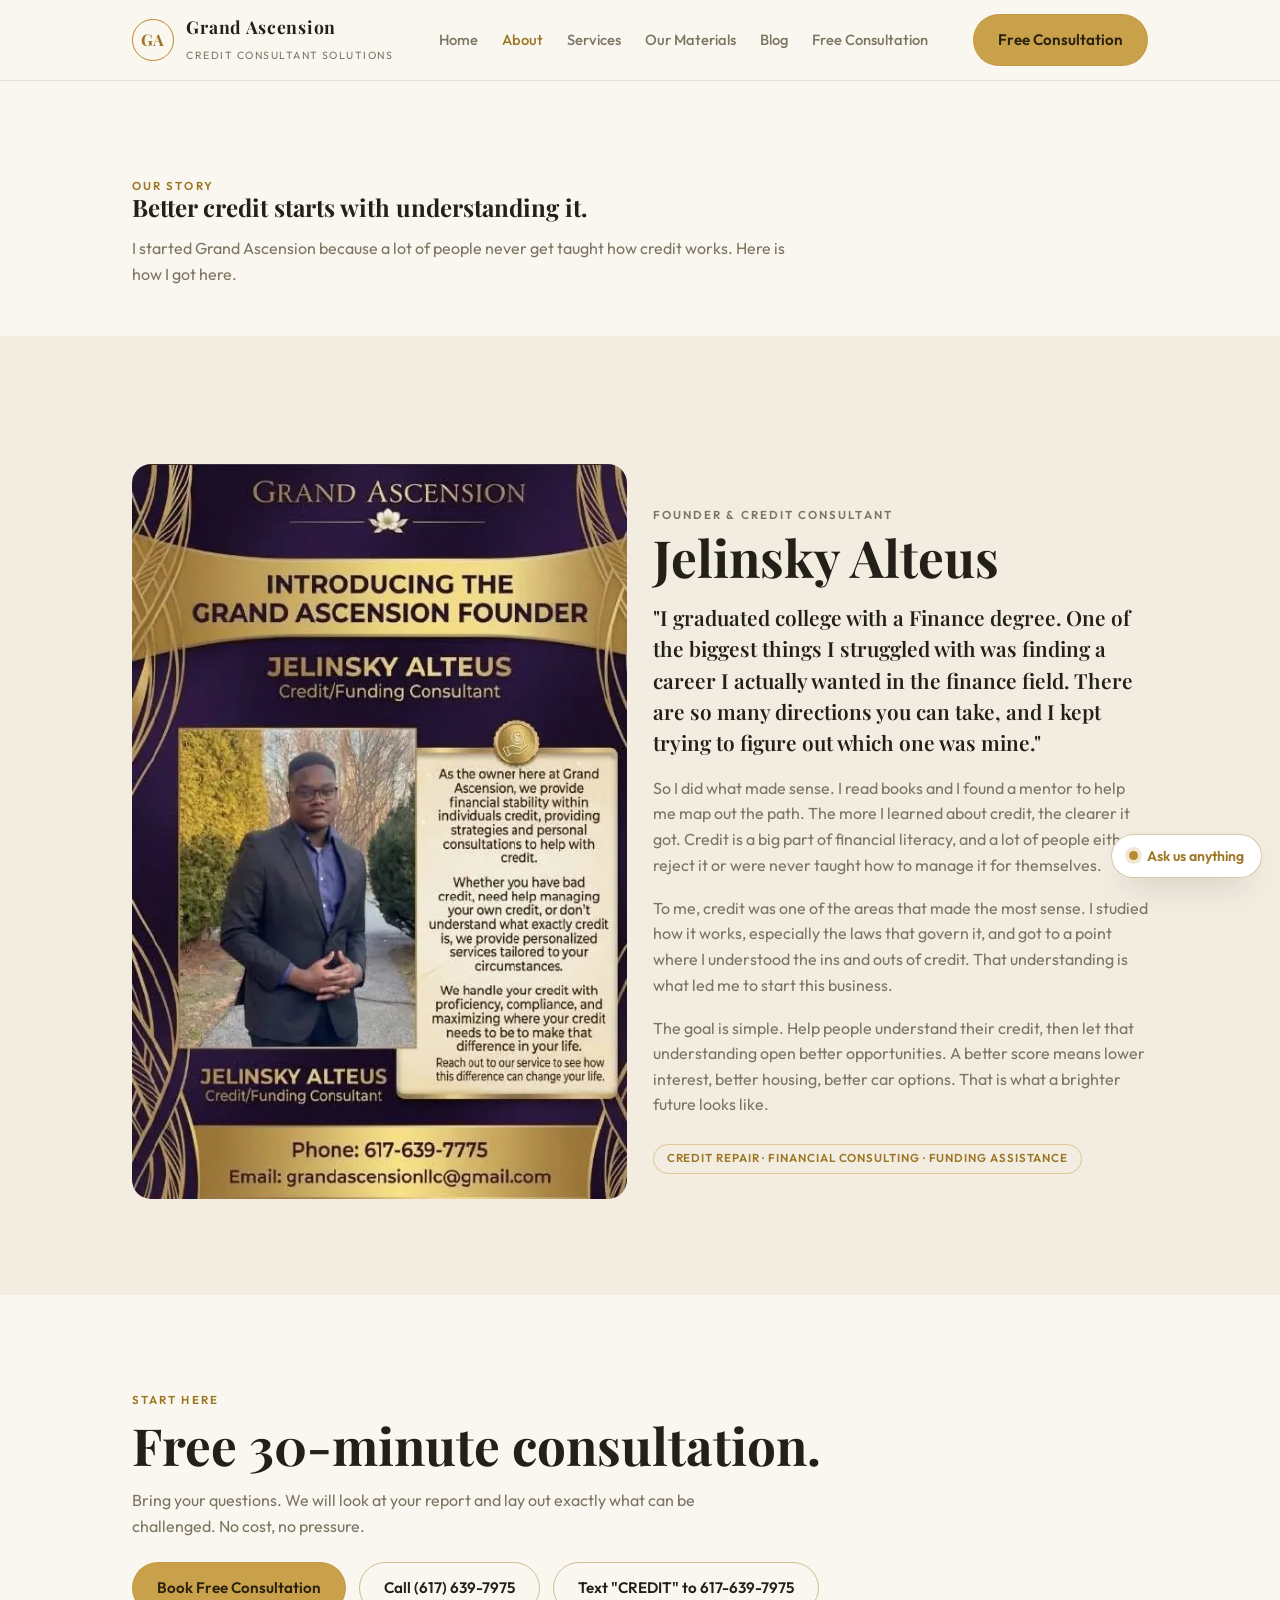
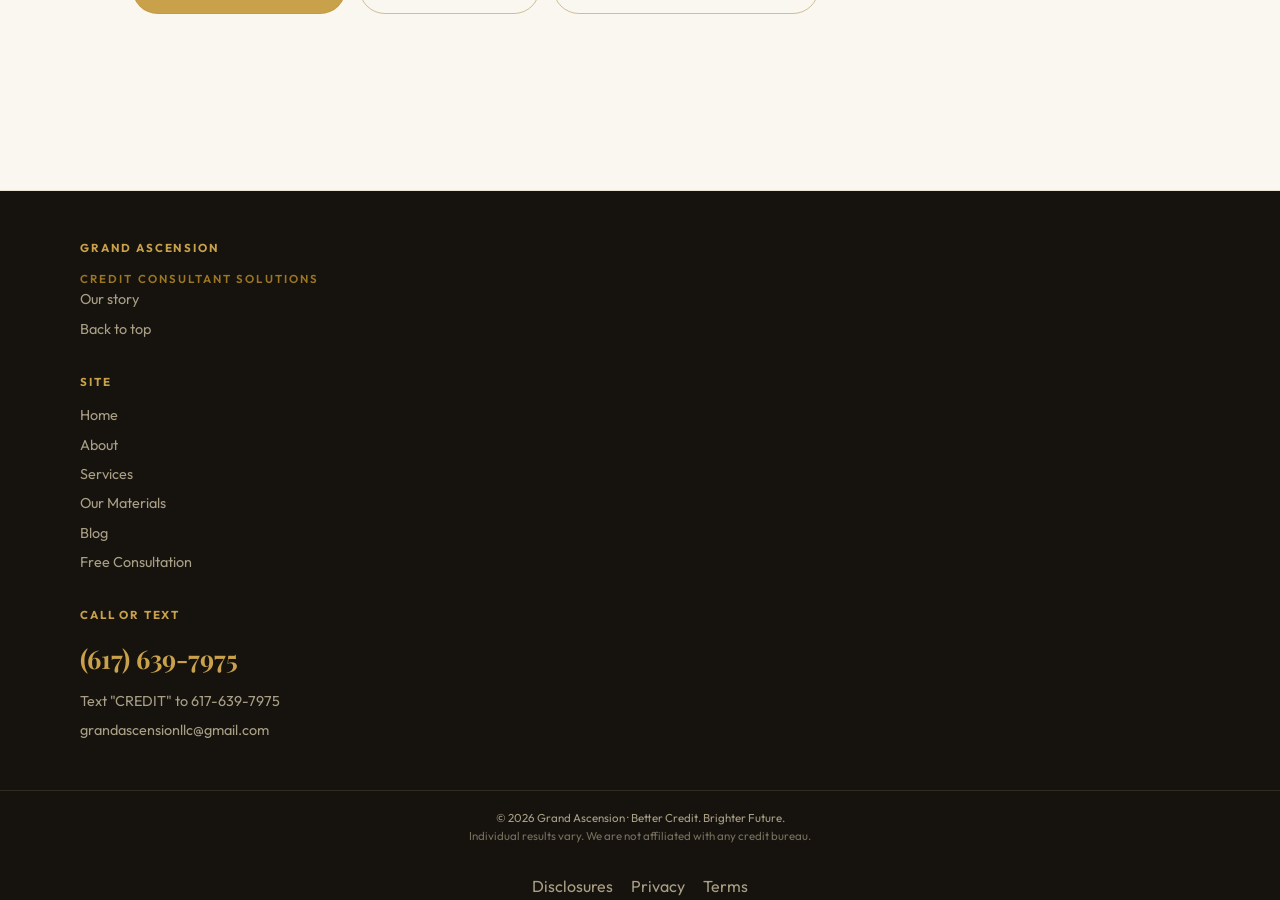
==== commit da4a6404: "Remove all package prices; rename Fresh Start and Complete Premium packages - Deleted dollar amounts" ====
--- a/about.html
+++ b/about.html
@@ -5,7 +5,7 @@
 <meta name="viewport" content="width=device-width, initial-scale=1, viewport-fit=cover">
 <title>About Us | Grand Ascension | Credit Consultant Solutions</title>
 <meta name="description" content="The story behind Grand Ascension Credit Repair. Founder Jelinsky Alteus graduated with a Finance degree, found a mentor, and learned credit inside and out.">
-<link rel="icon" href='data:image/svg+xml,<svg xmlns="http://www.w3.org/2000/svg" viewBox="0 0 100 100"><text y=".9em" font-size="90">&#128179;</text></svg>'><meta name="theme-color" content="#faf7f1"><meta property="og:type" content="website"><meta property="og:url" content="https://ari-builds.github.io/grand-ascension/about.html"><meta property="og:title" content="About Us | Grand Ascension | Credit Consultant Solutions"><meta property="og:description" content="The story behind Grand Ascension Credit Repair, told by founder Jelinsky Alteus. Better Credit. Brighter Future."><meta property="og:image" content="https://ari-builds.github.io/grand-ascension/about/assets/hero.jpg"><link rel="canonical" href="https://ari-builds.github.io/grand-ascension/about.html"><script type="application/ld+json">{"@context":"https://schema.org","@type":"FinancialService","name":"Grand Ascension","alternateName":"Grand Ascension Credit Consultant Solutions","url":"https://ari-builds.github.io/grand-ascension/about.html","image":"https://ari-builds.github.io/grand-ascension/about/assets/hero.jpg","telephone":"+16176397975","email":"grandascensionllc@gmail.com","priceRange":"$$","areaServed":"Massachusetts","slogan":"Better Credit. Brighter Future.","founder":{"@type":"Person","name":"Jelinsky Alteus","jobTitle":"Credit & Funding Consultant"},"makesOffer":[{"@type":"Offer","name":"Starter Plan - Credit Analysis Package","price":"200","priceCurrency":"USD"},{"@type":"Offer","name":"Fresh Start Dispute Package","price":"450","priceCurrency":"USD"},{"@type":"Offer","name":"Complete Repair Package","price":"750","priceCurrency":"USD"}]}</script>
+<link rel="icon" href='data:image/svg+xml,<svg xmlns="http://www.w3.org/2000/svg" viewBox="0 0 100 100"><text y=".9em" font-size="90">&#128179;</text></svg>'><meta name="theme-color" content="#faf7f1"><meta property="og:type" content="website"><meta property="og:url" content="https://ari-builds.github.io/grand-ascension/about.html"><meta property="og:title" content="About Us | Grand Ascension | Credit Consultant Solutions"><meta property="og:description" content="The story behind Grand Ascension Credit Repair, told by founder Jelinsky Alteus. Better Credit. Brighter Future."><meta property="og:image" content="https://ari-builds.github.io/grand-ascension/about/assets/hero.jpg"><link rel="canonical" href="https://ari-builds.github.io/grand-ascension/about.html"><script type="application/ld+json">{"@context":"https://schema.org","@type":"FinancialService","name":"Grand Ascension","alternateName":"Grand Ascension Credit Consultant Solutions","url":"https://ari-builds.github.io/grand-ascension/about.html","image":"https://ari-builds.github.io/grand-ascension/about/assets/hero.jpg","telephone":"+16176397975","email":"grandascensionllc@gmail.com","areaServed":"Massachusetts","slogan":"Better Credit. Brighter Future.","founder":{"@type":"Person","name":"Jelinsky Alteus","jobTitle":"Credit & Funding Consultant"}}</script>
 <link rel="preconnect" href="https://fonts.googleapis.com">
 <link rel="preconnect" href="https://fonts.gstatic.com" crossorigin>
 <link href="https://fonts.googleapis.com/css2?family=Playfair+Display:wght@600;700;800&family=Outfit:wght@400;500;600;700&display=swap" rel="stylesheet">
@@ -29,7 +29,7 @@
       <a href="blog.html">Blog</a>
       <a href="https://calendly.com/grandascensionllc/30min" target="_blank" rel="noopener">Free Consultation</a>
     </nav>
-    <a data-cta="true" class="btn btn-gold head-cta" href="https://calendly.com/grandascensionllc/30min" target="_blank" rel="noopener">Free Consultation</a>
+    <a class="btn btn-gold head-cta" href="https://calendly.com/grandascensionllc/30min" target="_blank" rel="noopener">Free Consultation</a>
     <button id="rnmBtn" aria-label="Menu">&#9776;</button>
   </div>
 </header>
@@ -64,9 +64,9 @@
       <h2>Free 30-minute consultation.</h2>
       <p class="lead">Bring your questions. We will look at your report and lay out exactly what can be challenged. No cost, no pressure.</p>
       <div class="cta" style="margin-top:1.4rem; display:flex; flex-wrap:wrap; gap:.8rem">
-        <a data-cta="true" class="btn btn-gold" href="https://calendly.com/grandascensionllc/30min" target="_blank" rel="noopener">Book Free Consultation</a>
-        <a data-cta="true" class="btn btn-ghost" href="tel:+16176397975">Call (617) 639-7975</a>
-        <a data-cta="true" class="btn btn-ghost" href="sms:+16176397975?&body=CREDIT">Text "CREDIT" to 617-639-7975</a>
+        <a class="btn btn-gold" href="https://calendly.com/grandascensionllc/30min" target="_blank" rel="noopener">Book Free Consultation</a>
+        <a class="btn btn-ghost" href="tel:+16176397975">Call (617) 639-7975</a>
+        <a class="btn btn-ghost" href="sms:+16176397975?&body=CREDIT">Text "CREDIT" to 617-639-7975</a>
       </div>
     </div>
   </section>
@@ -84,7 +84,7 @@
       <div class="links">
         <a href="index.html">Home</a>
         <a href="about.html">About</a>
-        <a href="services.html">Services &amp; Pricing</a>
+        <a href="services.html">Services</a>
         <a href="work.html">Our Materials</a>
         <a href="blog.html">Blog</a>
         <a href="https://calendly.com/grandascensionllc/30min" target="_blank" rel="noopener">Free Consultation</a>
@@ -117,8 +117,8 @@
     <a href="contact.html">Free Consultation</a>
   </nav>
   <div class="menu-cta">
-    <a data-cta="true" class="btn btn-gold" href="tel:+16176397975">Call (617) 639-7975</a>
-    <a data-cta="true" class="btn btn-ghost" href="sms:+16176397975?&body=CREDIT">Text "CREDIT"</a>
+    <a class="btn btn-gold" href="tel:+16176397975">Call (617) 639-7975</a>
+    <a class="btn btn-ghost" href="sms:+16176397975?&body=CREDIT">Text "CREDIT"</a>
   </div>
   <p class="menu-note">Free 30-minute consult &middot; Text the word CREDIT to 617-639-7975</p>
 </div>
@@ -137,7 +137,6 @@
   });
 })();
 </script>
-<script src="assets/analytics.js" defer></script>
 <script src="assets/chat.js" defer></script>
 </body>
 </html>
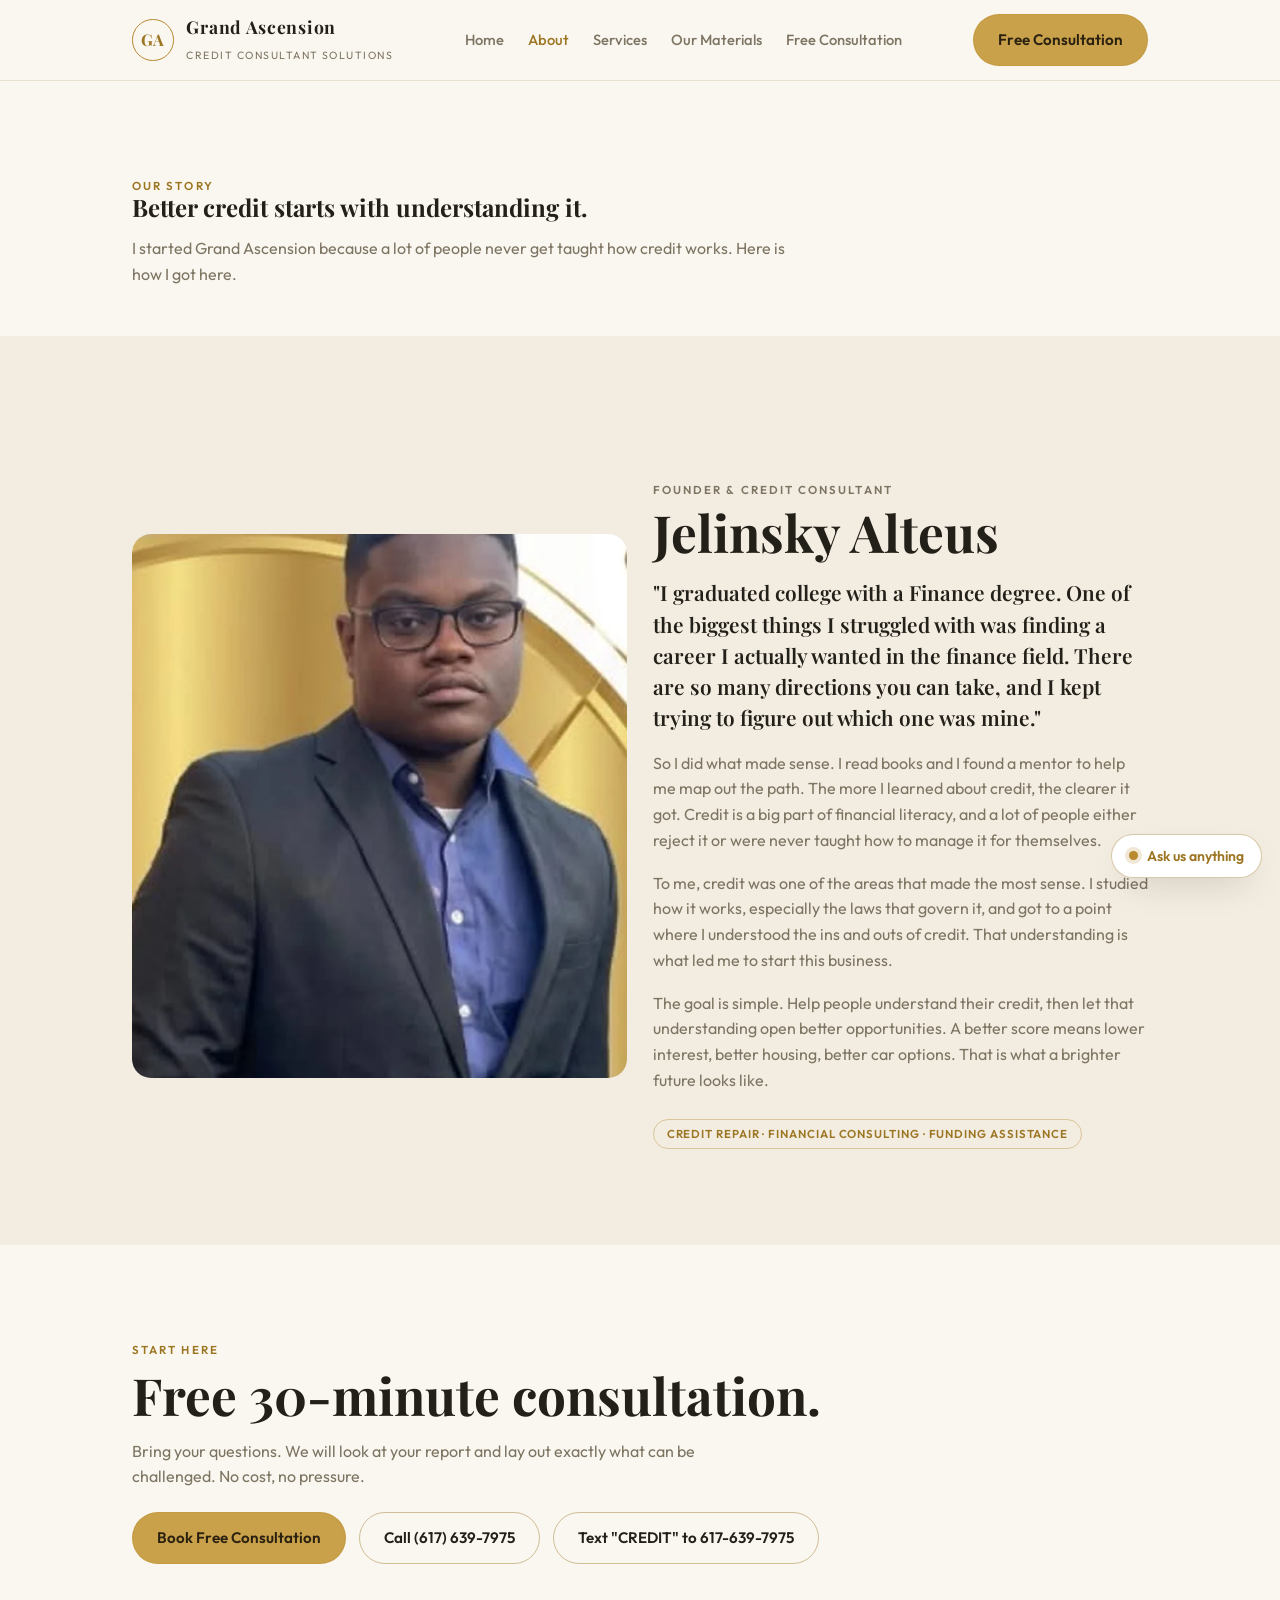
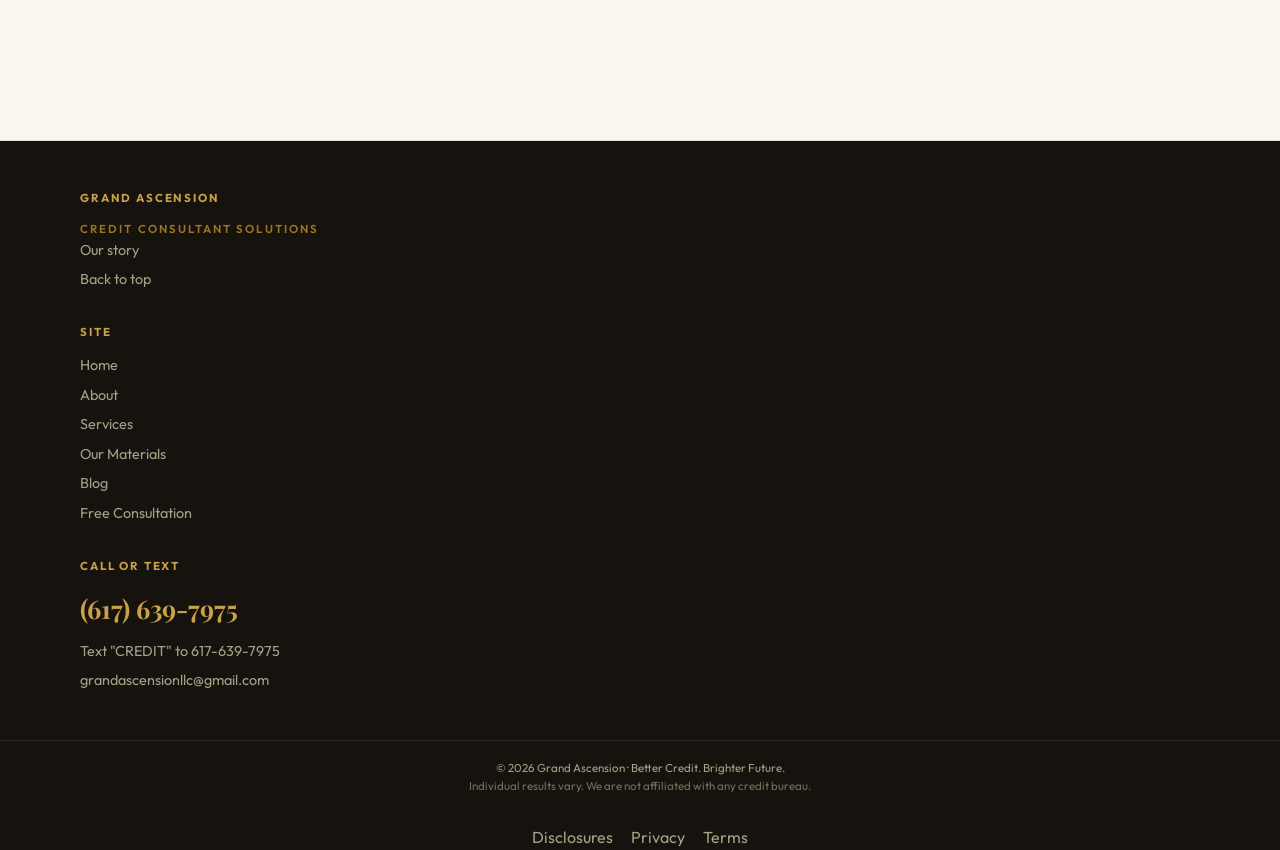
==== commit d947e168: "Fix contact form losing leads, point SEO at custom domain, add robots and sitemap - Contact form now" ====
--- a/about.html
+++ b/about.html
@@ -5,7 +5,7 @@
 <meta name="viewport" content="width=device-width, initial-scale=1, viewport-fit=cover">
 <title>About Us | Grand Ascension | Credit Consultant Solutions</title>
 <meta name="description" content="The story behind Grand Ascension Credit Repair. Founder Jelinsky Alteus graduated with a Finance degree, found a mentor, and learned credit inside and out.">
-<link rel="icon" href='data:image/svg+xml,<svg xmlns="http://www.w3.org/2000/svg" viewBox="0 0 100 100"><text y=".9em" font-size="90">&#128179;</text></svg>'><meta name="theme-color" content="#faf7f1"><meta property="og:type" content="website"><meta property="og:url" content="https://ari-builds.github.io/grand-ascension/about.html"><meta property="og:title" content="About Us | Grand Ascension | Credit Consultant Solutions"><meta property="og:description" content="The story behind Grand Ascension Credit Repair, told by founder Jelinsky Alteus. Better Credit. Brighter Future."><meta property="og:image" content="https://ari-builds.github.io/grand-ascension/about/assets/hero.jpg"><link rel="canonical" href="https://ari-builds.github.io/grand-ascension/about.html"><script type="application/ld+json">{"@context":"https://schema.org","@type":"FinancialService","name":"Grand Ascension","alternateName":"Grand Ascension Credit Consultant Solutions","url":"https://ari-builds.github.io/grand-ascension/about.html","image":"https://ari-builds.github.io/grand-ascension/about/assets/hero.jpg","telephone":"+16176397975","email":"grandascensionllc@gmail.com","areaServed":"Massachusetts","slogan":"Better Credit. Brighter Future.","founder":{"@type":"Person","name":"Jelinsky Alteus","jobTitle":"Credit & Funding Consultant"}}</script>
+<link rel="icon" href='data:image/svg+xml,<svg xmlns="http://www.w3.org/2000/svg" viewBox="0 0 100 100"><text y=".9em" font-size="90">&#128179;</text></svg>'><meta name="theme-color" content="#faf7f1"><meta property="og:type" content="website"><meta property="og:url" content="https://grandascensionsllc.com/about.html"><meta property="og:title" content="About Us | Grand Ascension | Credit Consultant Solutions"><meta property="og:description" content="The story behind Grand Ascension Credit Repair, told by founder Jelinsky Alteus. Better Credit. Brighter Future."><meta property="og:image" content="https://grandascensionsllc.com/assets/hero.jpg"><link rel="canonical" href="https://grandascensionsllc.com/about.html"><script type="application/ld+json">{"@context":"https://schema.org","@type":"FinancialService","name":"Grand Ascension","alternateName":"Grand Ascension Credit Consultant Solutions","url":"https://grandascensionsllc.com/about.html","image":"https://grandascensionsllc.com/assets/hero.jpg","telephone":"+16176397975","email":"grandascensionllc@gmail.com","areaServed":"Massachusetts","slogan":"Better Credit. Brighter Future.","founder":{"@type":"Person","name":"Jelinsky Alteus","jobTitle":"Credit & Funding Consultant"}}</script>
 <link rel="preconnect" href="https://fonts.googleapis.com">
 <link rel="preconnect" href="https://fonts.gstatic.com" crossorigin>
 <link href="https://fonts.googleapis.com/css2?family=Playfair+Display:wght@600;700;800&family=Outfit:wght@400;500;600;700&display=swap" rel="stylesheet">
@@ -26,7 +26,6 @@
       <a href="about.html" class="active">About</a>
       <a href="services.html">Services</a>
       <a href="work.html">Our Materials</a>
-      <a href="blog.html">Blog</a>
       <a href="https://calendly.com/grandascensionllc/30min" target="_blank" rel="noopener">Free Consultation</a>
     </nav>
     <a class="btn btn-gold head-cta" href="https://calendly.com/grandascensionllc/30min" target="_blank" rel="noopener">Free Consultation</a>
@@ -45,7 +44,7 @@
 
   <section class="section-block grey">
     <div class="section about-grid">
-      <picture><source srcset="assets/founder.webp" type="image/webp"><img src="assets/founder.jpg" width="539" height="800" alt="Jelinsky Alteus, founder of Grand Ascension"></picture>
+      <picture><source srcset="assets/founder-portrait.webp" type="image/webp"><img src="assets/founder-portrait.jpg" width="690" height="1280" alt="Jelinsky Alteus, founder of Grand Ascension"></picture>
       <div class="about-block">
         <p class="kicker">Founder &amp; Credit Consultant</p>
         <h2>Jelinsky Alteus</h2>
@@ -66,7 +65,7 @@
       <div class="cta" style="margin-top:1.4rem; display:flex; flex-wrap:wrap; gap:.8rem">
         <a class="btn btn-gold" href="https://calendly.com/grandascensionllc/30min" target="_blank" rel="noopener">Book Free Consultation</a>
         <a class="btn btn-ghost" href="tel:+16176397975">Call (617) 639-7975</a>
-        <a class="btn btn-ghost" href="sms:+16176397975?&body=CREDIT">Text "CREDIT" to 617-639-7975</a>
+        <a class="btn btn-ghost" href="sms:+16176397975?body=CREDIT">Text "CREDIT" to 617-639-7975</a>
       </div>
     </div>
   </section>
@@ -94,7 +93,7 @@
       <h4>Call or text</h4>
       <a class="ftr-phone" href="tel:+16176397975">(617) 639-7975</a>
       <div class="links" style="margin-top:.7rem">
-        <a href="sms:+16176397975?&body=CREDIT">Text "CREDIT" to 617-639-7975</a>
+        <a href="sms:+16176397975?body=CREDIT">Text "CREDIT" to 617-639-7975</a>
         <a href="mailto:grandascensionllc@gmail.com">grandascensionllc@gmail.com</a>
       </div>
     </div>
@@ -113,12 +112,11 @@
     <a href="about.html" class="current">About</a>
     <a href="services.html">Services</a>
     <a href="work.html">Our Materials</a>
-    <a href="blog.html">Blog</a>
     <a href="contact.html">Free Consultation</a>
   </nav>
   <div class="menu-cta">
     <a class="btn btn-gold" href="tel:+16176397975">Call (617) 639-7975</a>
-    <a class="btn btn-ghost" href="sms:+16176397975?&body=CREDIT">Text "CREDIT"</a>
+    <a class="btn btn-ghost" href="sms:+16176397975?body=CREDIT">Text "CREDIT"</a>
   </div>
   <p class="menu-note">Free 30-minute consult &middot; Text the word CREDIT to 617-639-7975</p>
 </div>
--- a/assets/site.css
+++ b/assets/site.css
@@ -363,4 +363,21 @@
 @media (min-width: 768px) {
   #gaChat { left: auto; right: 1.2rem; bottom: 1.2rem; width: 24rem; }
   #gaChatOpen { bottom: 1.4rem; }
-}+}
+
+/* contact form: two send actions */
+.send-row { display: flex; flex-wrap: wrap; gap: .7rem; margin-top: .3rem; }
+.send-row .btn { flex: 1 1 12rem; }
+
+
+/* founder portrait framing in the hero */
+.hero-poster img {
+  max-height: 26rem;
+  object-fit: cover;
+  object-position: center 16%;
+}
+@media (min-width: 768px) {
+  .hero-poster img { max-height: 32rem; }
+}
+/* founder portrait framing on interior pages */
+.about-grid img { max-height: 34rem; object-fit: cover; object-position: center 12%; }
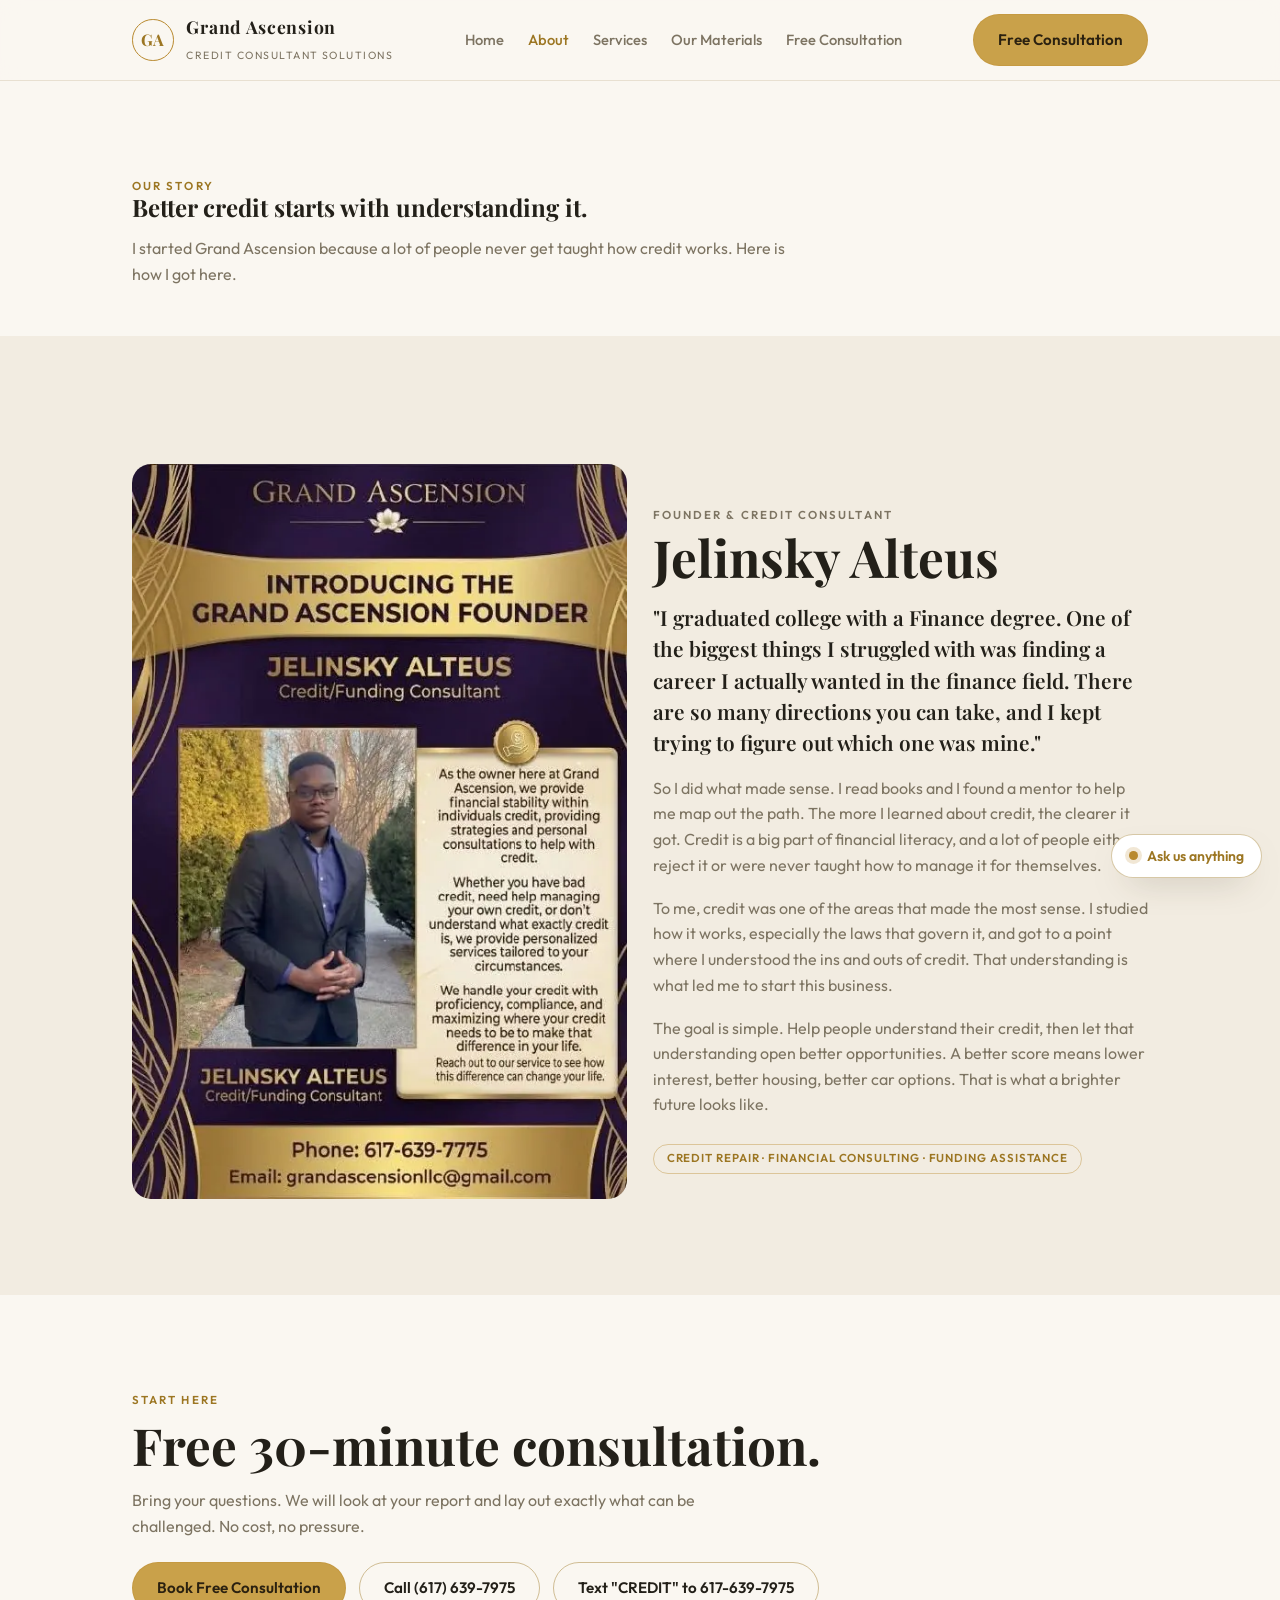
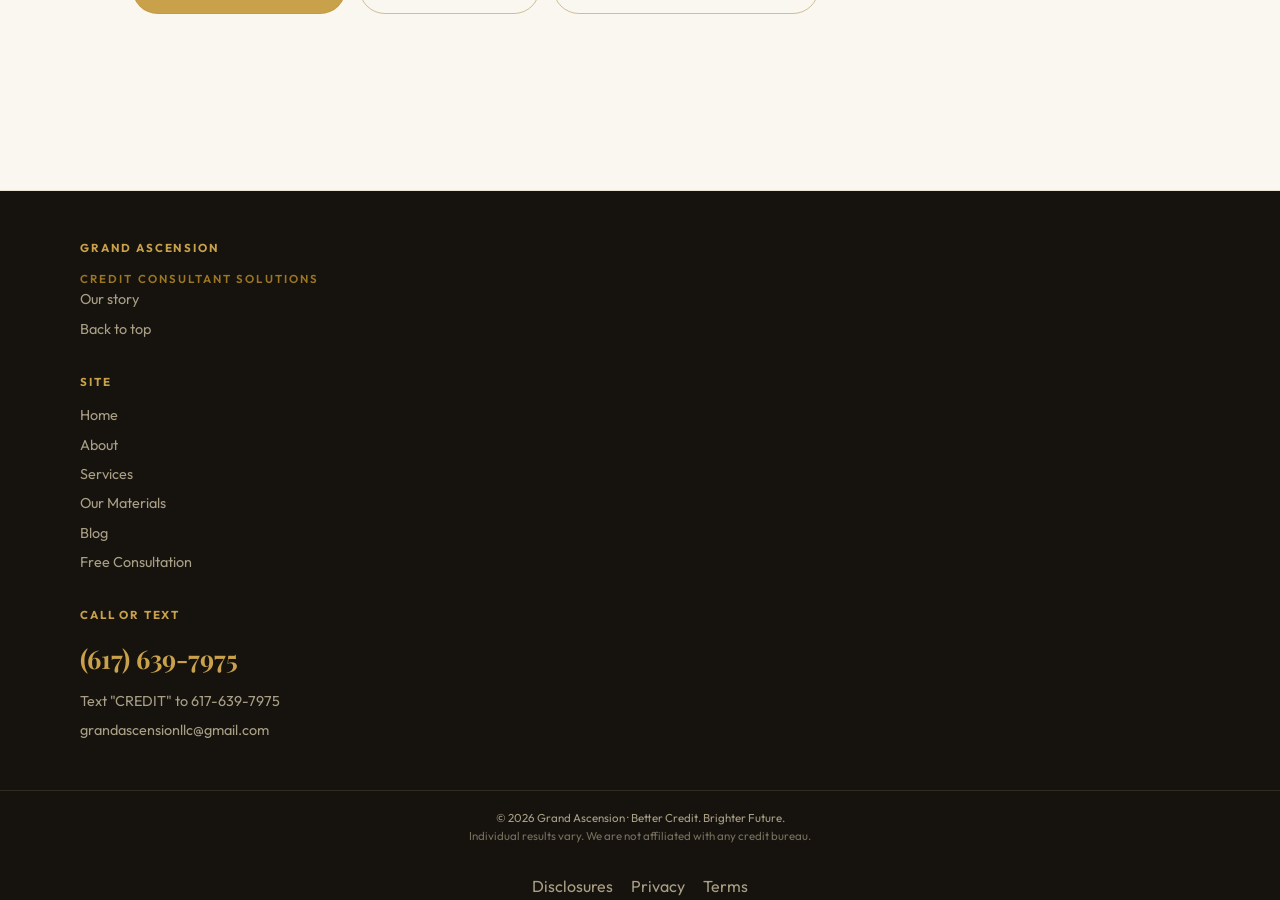
==== commit 0ed8a1f1: "Restore founder.jpg and the business card on about, services and work Continues the revert of the un" ====
--- a/about.html
+++ b/about.html
@@ -44,7 +44,7 @@
 
   <section class="section-block grey">
     <div class="section about-grid">
-      <picture><source srcset="assets/founder-portrait.webp" type="image/webp"><img src="assets/founder-portrait.jpg" width="690" height="1280" alt="Jelinsky Alteus, founder of Grand Ascension"></picture>
+      <picture><source srcset="assets/founder.webp" type="image/webp"><img src="assets/founder.jpg" width="539" height="800" alt="Jelinsky Alteus, founder of Grand Ascension"></picture>
       <div class="about-block">
         <p class="kicker">Founder &amp; Credit Consultant</p>
         <h2>Jelinsky Alteus</h2>
--- a/assets/site.css
+++ b/assets/site.css
@@ -370,14 +370,3 @@
 .send-row .btn { flex: 1 1 12rem; }
 
 
-/* founder portrait framing in the hero */
-.hero-poster img {
-  max-height: 26rem;
-  object-fit: cover;
-  object-position: center 16%;
-}
-@media (min-width: 768px) {
-  .hero-poster img { max-height: 32rem; }
-}
-/* founder portrait framing on interior pages */
-.about-grid img { max-height: 34rem; object-fit: cover; object-position: center 12%; }
